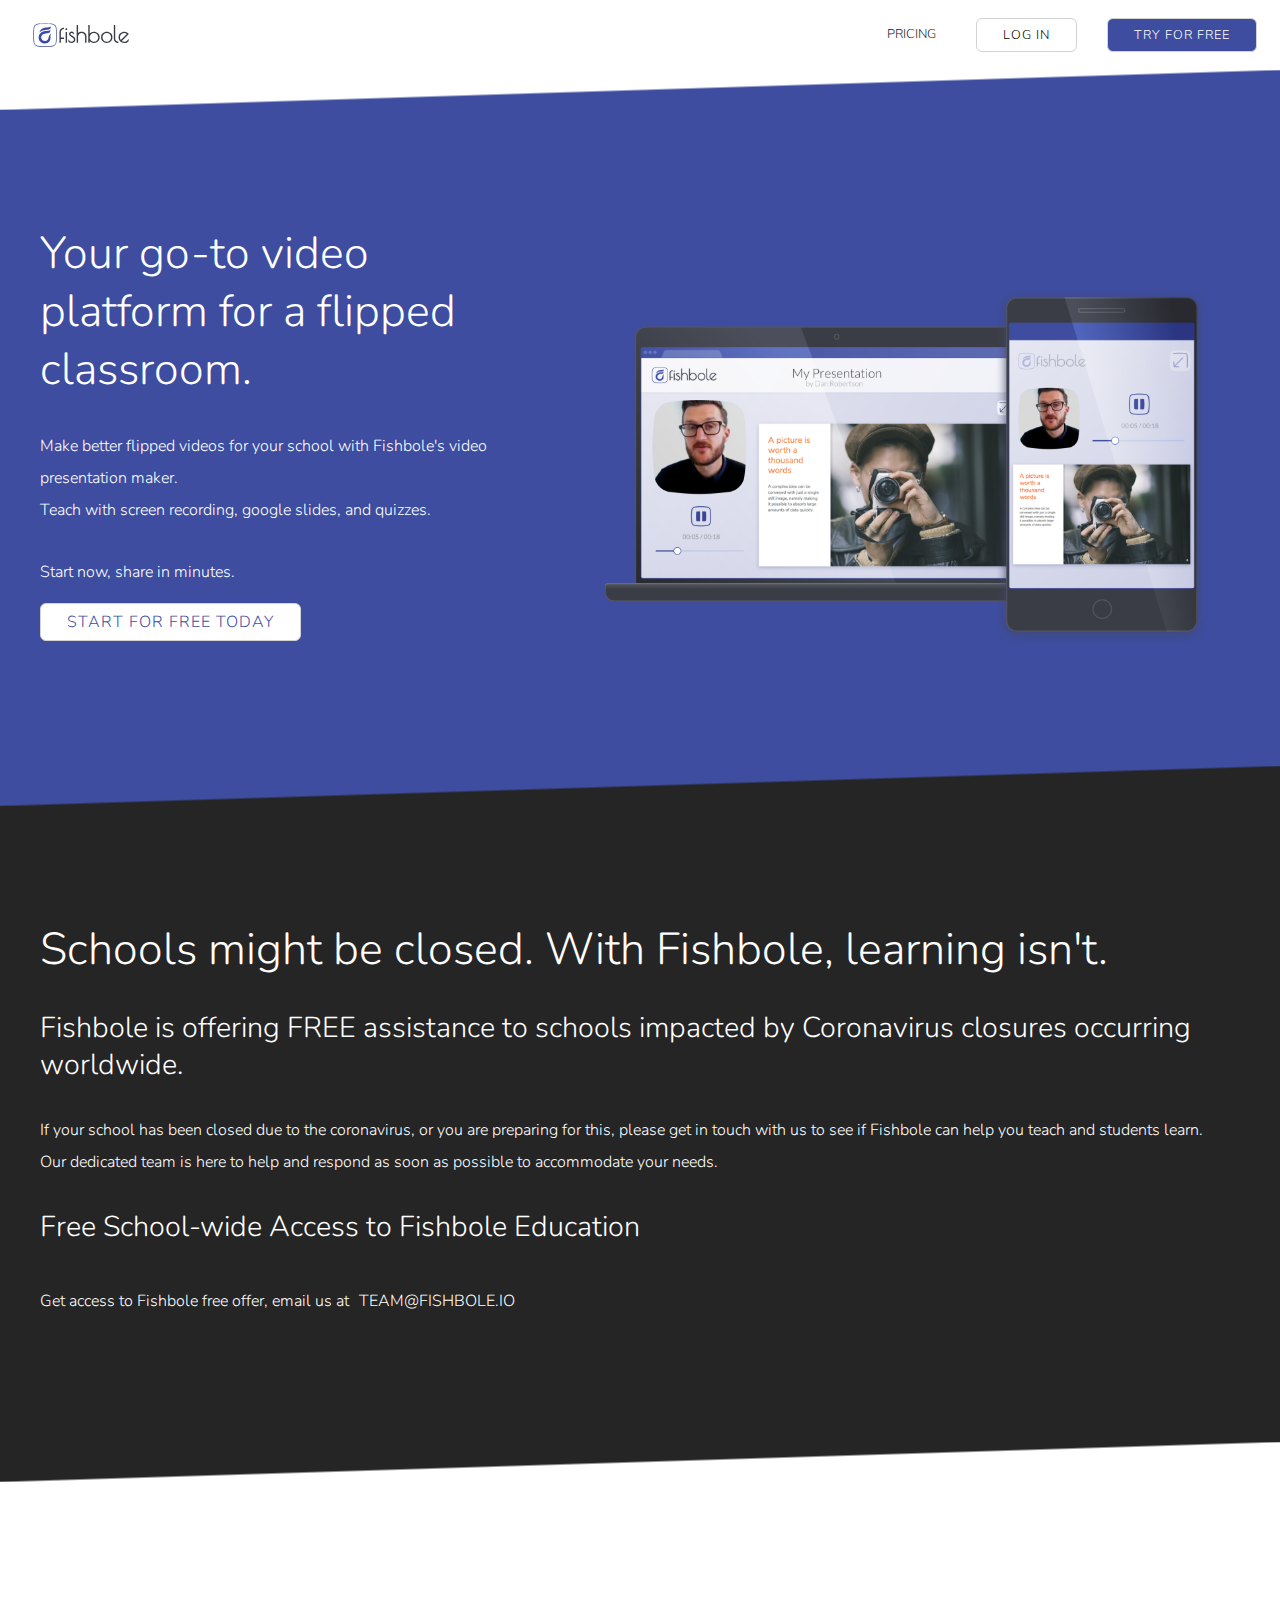
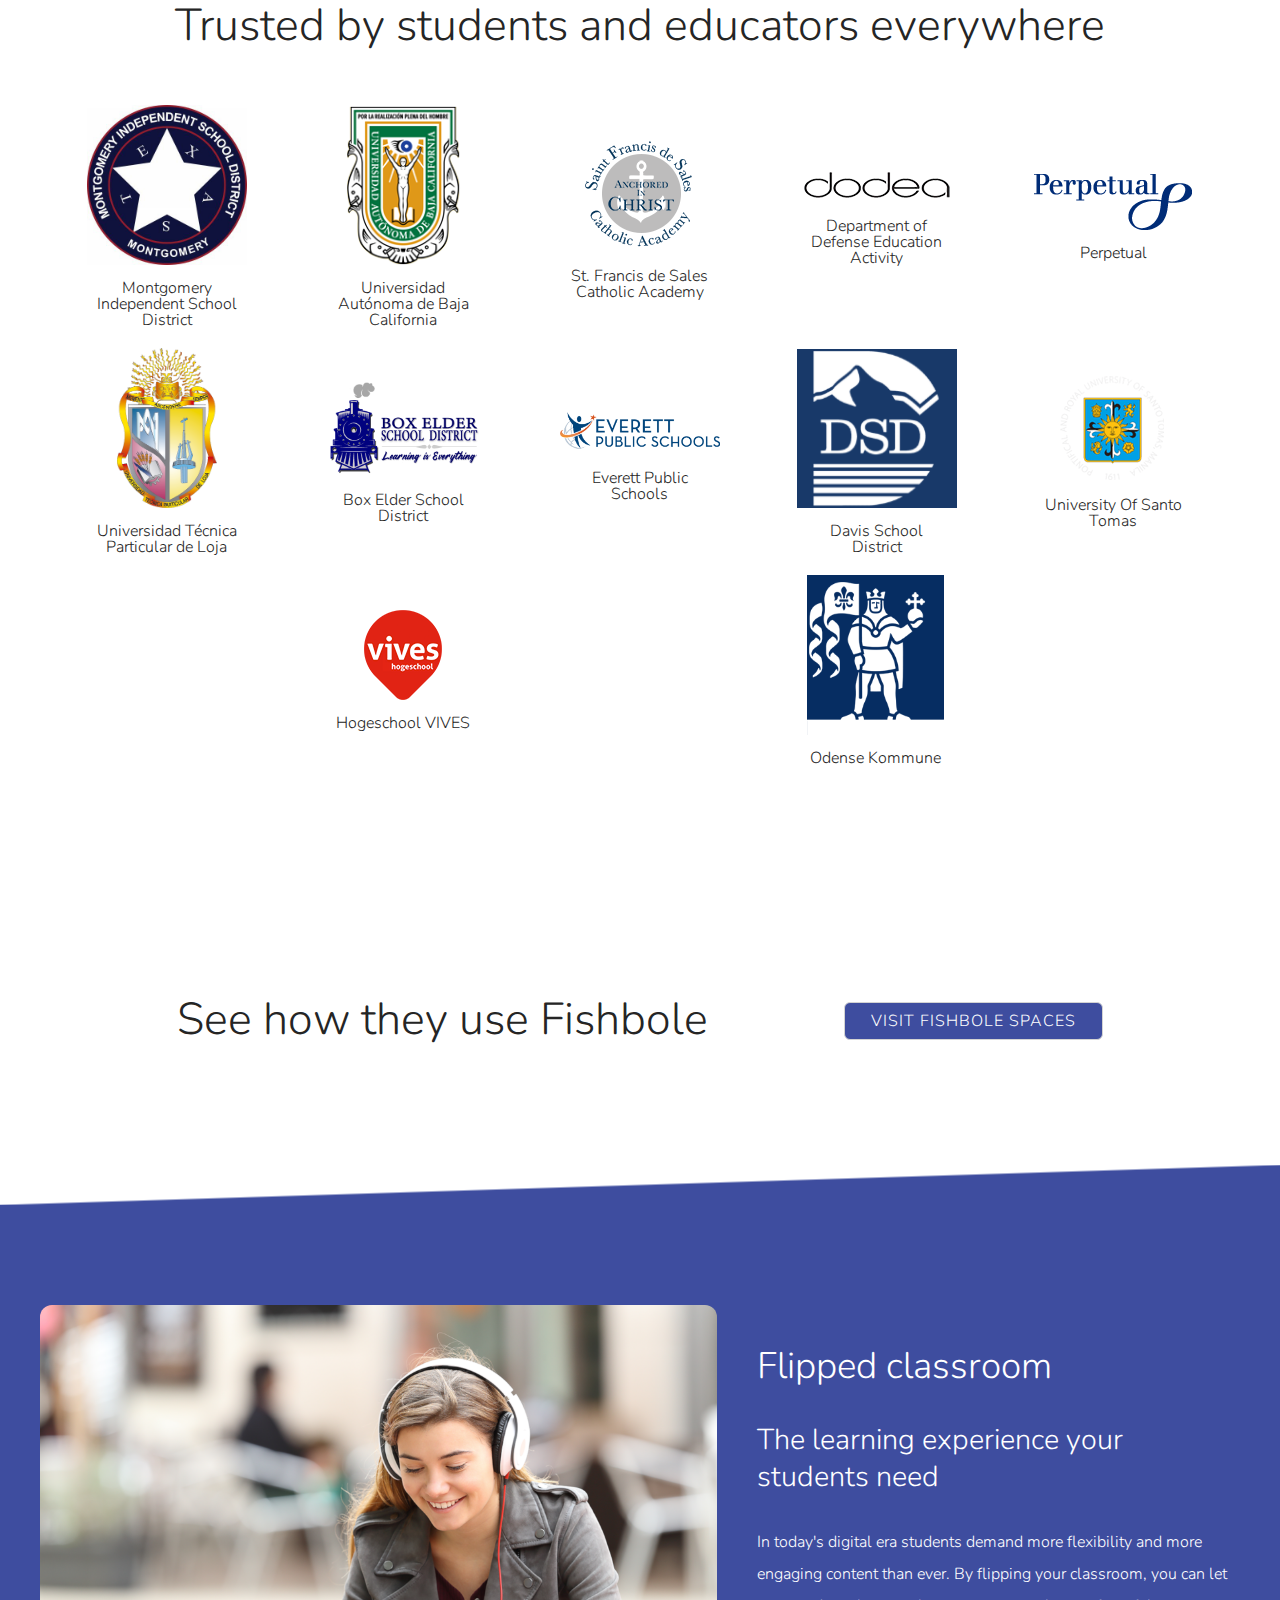
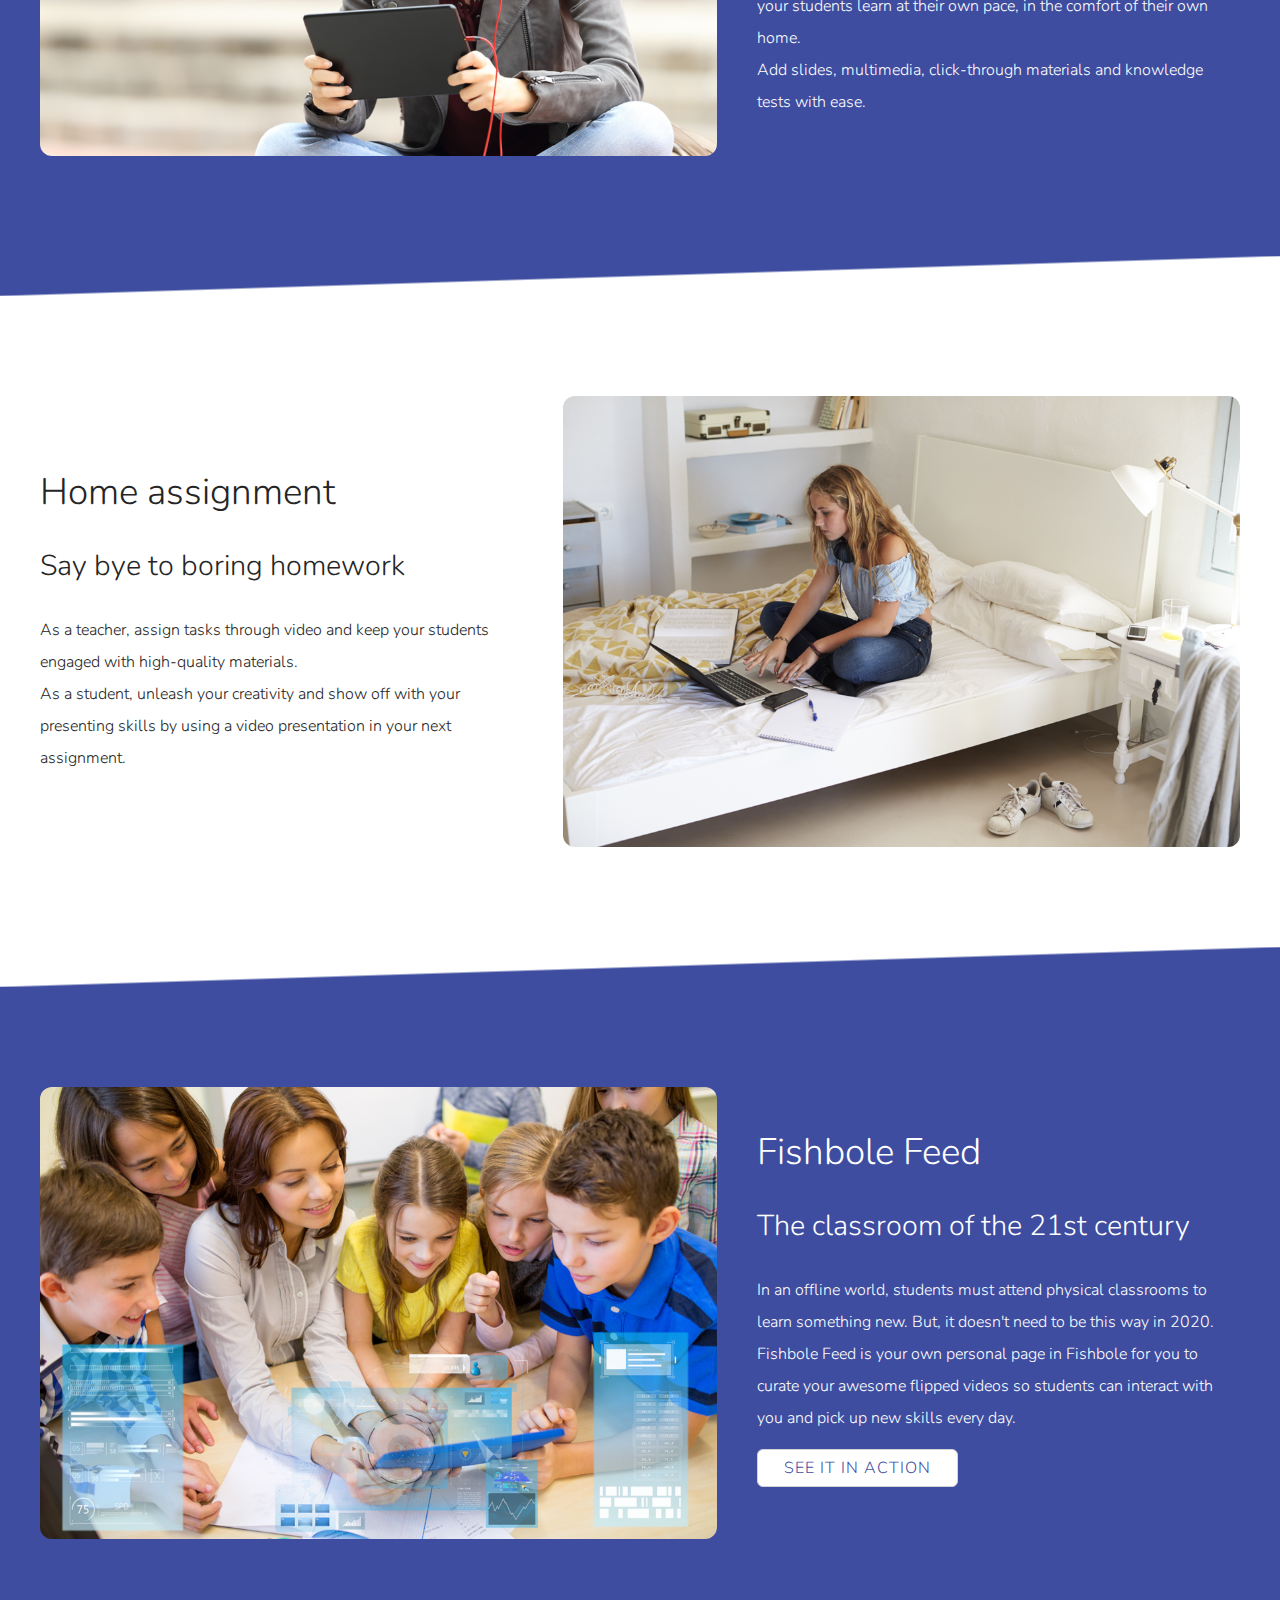
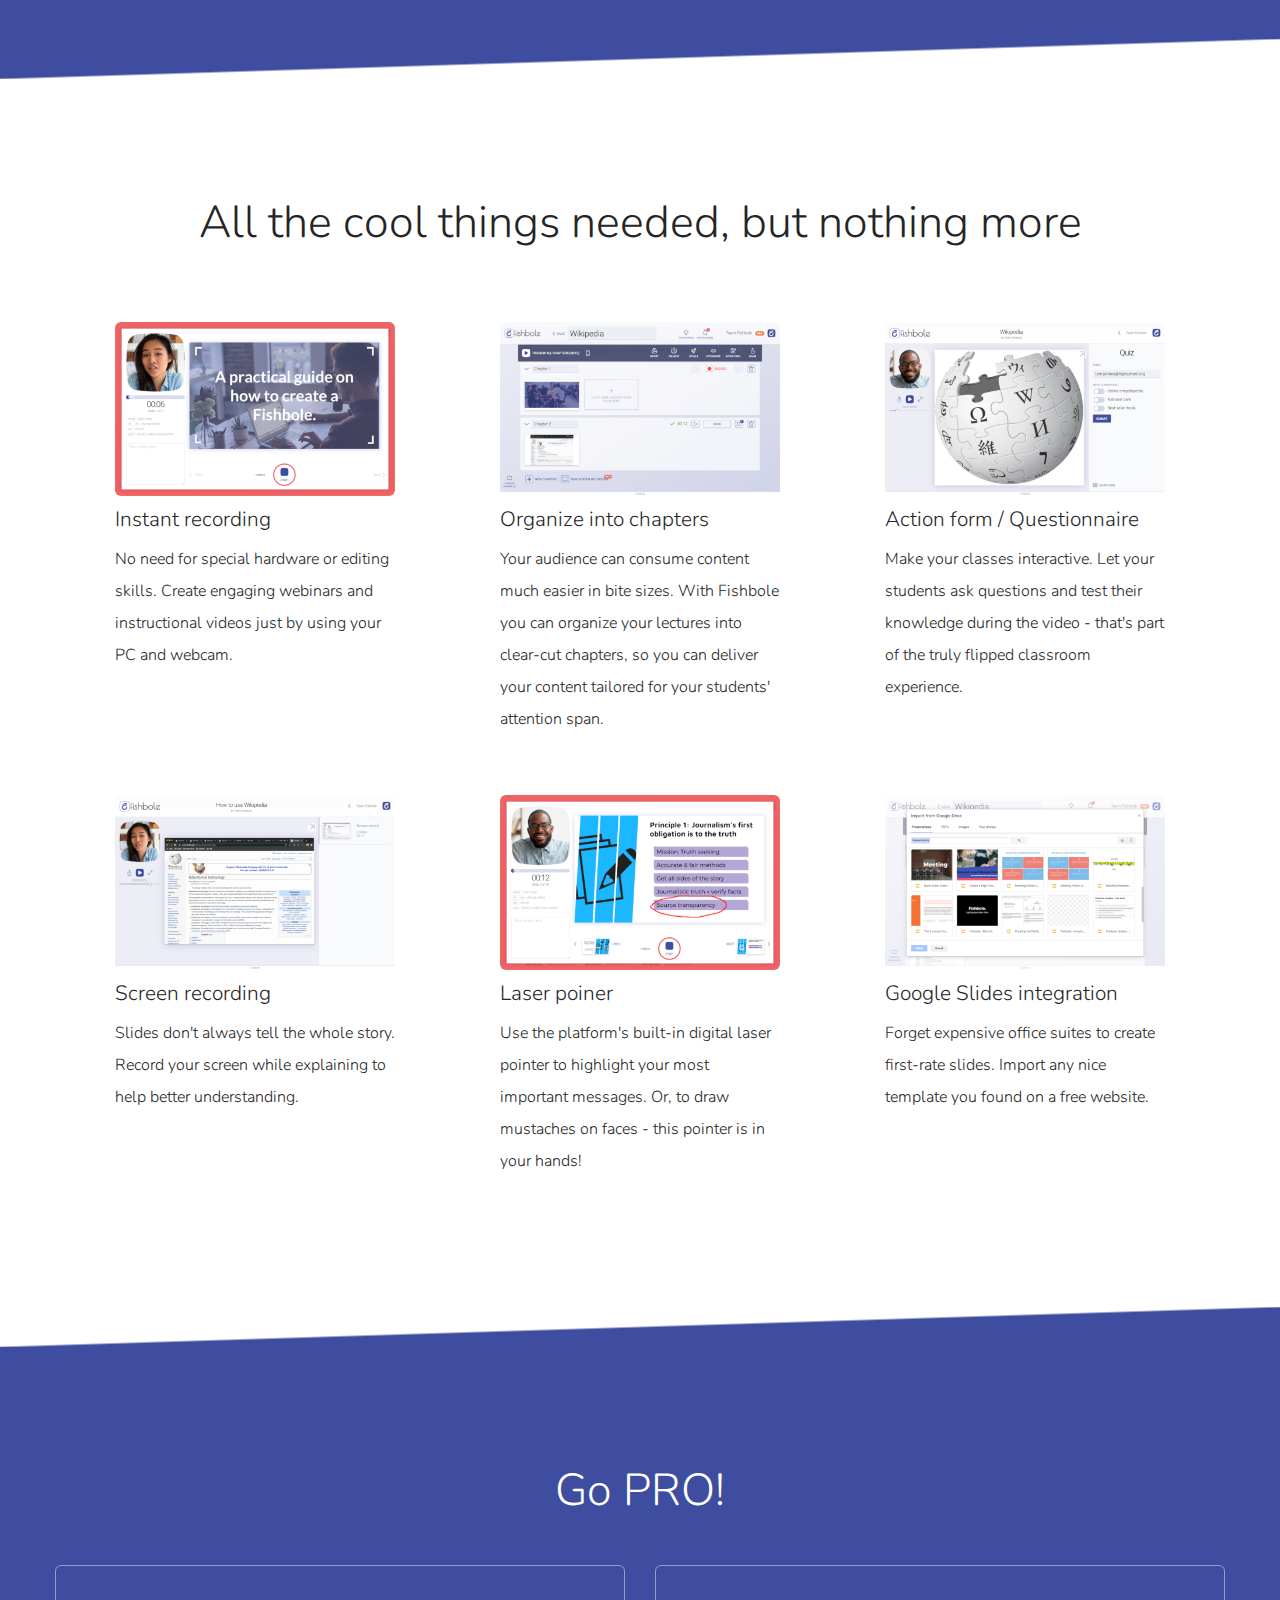
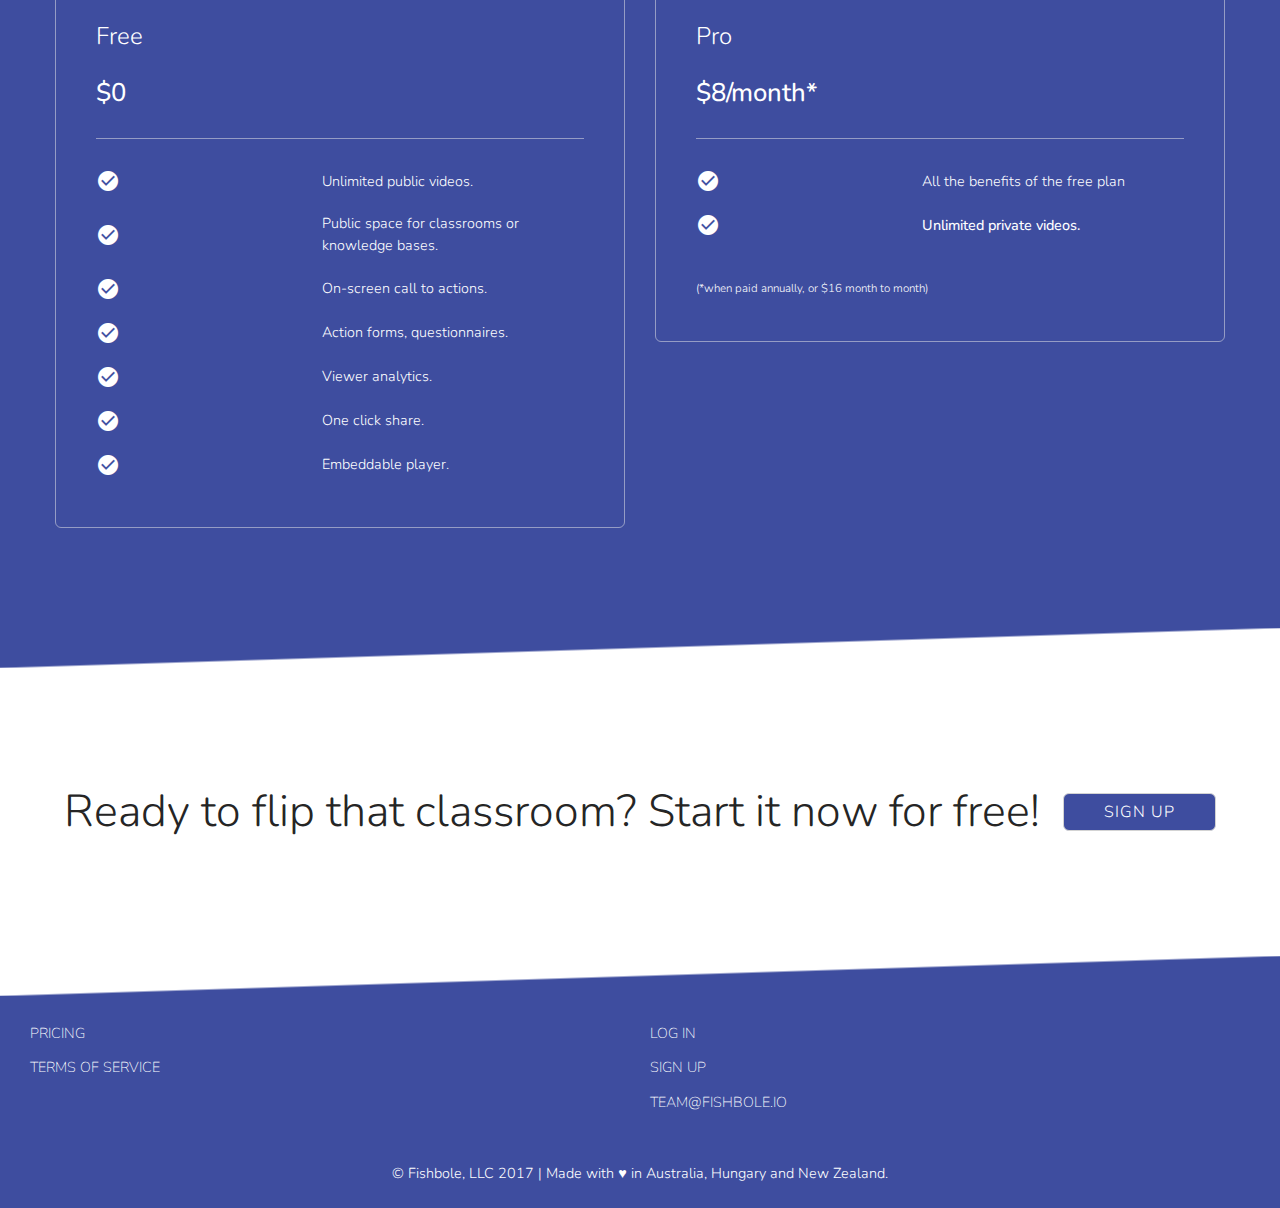
==== index.html @ 875ffaea "Add coronavirus banner" ====
<!doctype html>
<html lang="en">

<head>
    <!-- Google Tag Manager -->
    <script>
        (function (w, d, s, l, i) {
            w[l] = w[l] || [];
            w[l].push({
                'gtm.start': new Date().getTime(),
                event: 'gtm.js'
            });
            var f = d.getElementsByTagName(s)[0],
                j = d.createElement(s),
                dl = l != 'dataLayer' ? '&l=' + l : '';
            j.async = true;
            j.src =
                'https://www.googletagmanager.com/gtm.js?id=' + i + dl;
            f.parentNode.insertBefore(j, f);
        })(window, document, 'script', 'dataLayer', 'GTM-WG8VKVB');
    </script>
    <!-- End Google Tag Manager -->

    <meta charset="utf-8">
    <meta name="viewport" content="width=device-width, initial-scale=1">
    <link rel="stylesheet" href="reset.css">
    <link href="https://fonts.googleapis.com/css?family=Nunito:300,400,600,700&display=swap" rel="stylesheet">
    <link href="https://fonts.googleapis.com/icon?family=Material+Icons" rel="stylesheet">
    <link rel="stylesheet" href="style.css">

    <title>Fishbole: Online Video Presentations</title>

    <meta property="og:locale" content="en_US" />
    <meta property="og:type" content="website" />
    <meta property="og:title" content="Fishbole video presentations." />
    <meta property="og:description" content="Your go-to video platform for a flipped classroom." />
    <meta property="og:url" content="https://www.fishbole.io/" />
    <meta property="og:site_name" content="Create Video Presentations" />
    <meta property="fb:app_id" content="1137459229643751" />
    <meta name="twitter:card" content="summary" />
    <meta name="twitter:description" content="Your go-to video platform for a flipped classroom." />
    <meta name="twitter:title" content="Fishbole video presentations." />
    <meta name="msapplication-TileImage" content="assets/icons/icon_256.png" />
    <meta name="description" content="Your go-to video platform for a flipped classroom." />
    <meta name="twitter:card" content="summary_large_image" />
    <meta name="twitter:site" content="@fishboleio" />
    <meta name="twitter:description" content="Your go-to video platform for a flipped classroom." />
    <meta name="twitter:title" content="Fishbole" />
    <meta name="twitter:image" content="https://static.fishbole.io/landing-page/Fishbole-Screenshot.png" />
    <meta name="twitter:label2" value="Create your own" />
    <meta name="twitter:data2" value="www.fishbole.io" />


    <link rel="icon" href="assets/icons/icon_128.png" sizes="128x128" />
    <link rel="apple-touch-icon-precomposed" href="assets/icons/icon_152.png" />
</head>

<body>
    <!-- Google Tag Manager (noscript) -->
    <noscript>
        <iframe src="https://www.googletagmanager.com/ns.html?id=GTM-WG8VKVB" height="0" width="0"
            style="display:none;visibility:hidden"></iframe>
    </noscript>
    <!-- End Google Tag Manager (noscript) -->

    <header>
        <div id="logo-container">
            <a href="/">
                <img alt="Fishbole logo" src="assets/site-logo.svg" />
            </a>
        </div>
        <div id="header-links">
            <a class="link" href="#pricing">
                Pricing
            </a>
            <a class="button" href="https://app.fishbole.io/login" id="login-button">
                Log in
            </a>
            <a class="button" href="https://app.fishbole.io/signup">
                Try for free
            </a>
        </div>
    </header>

    <div class="gradient gradient-wb"></div>

    <section class="blue" id="hero">
        <div class="side-by-side left-text">
            <div>
                <h1>
                    Your go-to video platform for a flipped classroom.
                </h1>
                <p>
                    Make better flipped videos for your school with Fishbole's video presentation maker.<br />
                    Teach with screen recording, google slides, and quizzes.
                </p>
                <p>
                    Start now, share in minutes.
                </p>
                <a class="button section-button" href="https://app.fishbole.io/signup">
                    Start for free today
                </a>
            </div>
            <div>
                <img alt="Fishbole promo image" class="rounded" src="assets/hero.png" />
            </div>
        </div>
    </section>

    <div class="gradient gradient-blue-black"></div>

    <section class="black">
        <h1>
            Schools might be closed. With Fishbole, learning isn't. 
        </h1>
        <h3>
            Fishbole is offering FREE assistance to schools impacted by Coronavirus closures occurring worldwide.
        </h3>
        <p>
            If your school has been closed due to the coronavirus, or you are preparing for this, please get in touch with us to see if Fishbole can help you teach and students learn.<br />
            Our dedicated team is here to help and respond as soon as possible to accommodate your needs.<br />
 
        </p>
        <h3>
            Free School-wide Access to Fishbole Education
        </h3>
        <p>
            Get access to Fishbole free offer, email us at <a class="link" href="mailto:team@fishbole.io">team@fishbole.io</a>
        </p>
    </section>

    <div class="gradient gradient-black-white"></div>

    <section class="white" id="companies">
        <h1 class="section-title">
            Trusted by students and educators everywhere
        </h1>

        <div class="wrapping-cards">
            <div class="card">
                <a class="link" href="http://www.misd.org/" target="_blank">
                    <img alt="Montgomery ISD" src="assets/companies/misd.jpg" />
                    <span>
                        Montgomery Independent School District
                    </span>
                </a>
            </div>

            <div class="card">
                <a class="link" href="http://www.uabc.edu.mx/" target="_blank">
                    <img alt="Universidad Autónoma de Baja California" src="assets/companies/uabc.png" />
                    <span>
                        Universidad Autónoma de Baja California
                    </span>
                </a>
            </div>

            <div class="card">
                <a class="link" href="https://stfrancisacademybh.org/" target="_blank">
                    <img alt="St. Francis de Sales Catholic Academy" src="assets/companies/sfdsca.png" />
                    <span>
                        St. Francis de Sales Catholic Academy
                    </span>
                </a>
            </div>

            <div class="card">
                <a class="link" href="https://www.dodea.edu/" target="_blank">
                    <img alt="Department of Defense Education Activity" src="assets/companies/dodea.png" />
                    <span>
                        Department of Defense Education Activity
                    </span>
                </a>
            </div>

            <div class="card">
                <a class="link" href="https://www.perpetual.com.au/" target="_blank">
                    <img alt="Perpetual" src="assets/companies/perpetual.png" />
                    <span>
                        Perpetual
                    </span>
                </a>
            </div>

            <div class="card">
                <a class="link" href="https://www.utpl.edu.ec/" target="_blank">
                    <img alt="Universidad Técnica Particular de Loja" src="assets/companies/utpl.png" />
                    <span>
                        Universidad Técnica Particular de Loja
                    </span>
                </a>
            </div>

            <div class="card">
                <a class="link" href="https://www.besd.net/" target="_blank">
                    <img alt="Box Elder School District" src="assets/companies/besd.png" />
                    <span>
                        Box Elder School District
                    </span>
                </a>
            </div>

            <div class="card">
                <a class="link" href="https://www.everettsd.org/" target="_blank">
                    <img alt="Everett Public Schools" src="assets/companies/everettsd.png" />
                    <span>
                        Everett Public Schools
                    </span>
                </a>
            </div>

            <div class="card">
                <a class="link" href="https://www.davis.k12.ut.us/" target="_blank">
                    <img alt="Davis School District" src="assets/companies/dsd.png" />
                    <span>
                        Davis School District
                    </span>
                </a>
            </div>

            <div class="card">
                <a class="link" href="http://www.ust.edu.ph/" target="_blank">
                    <img alt="University Of Santo Tomas" src="assets/companies/ust.png" />
                    <span>
                        University Of Santo Tomas
                    </span>
                </a>
            </div>

            <div class="card">
                <a class="link" href="https://www.vives.be/nl" target="_blank">
                    <img alt="Hogeschool VIVES" src="assets/companies/vives.png" />
                    <span>
                        Hogeschool VIVES
                    </span>
                </a>
            </div>

            <div class="card">
                <a class="link" href="https://www.odense.dk/" target="_blank">
                    <img alt="Odense Kommune" src="assets/companies/odense.png" />
                    <span>
                        Odense Kommune
                    </span>
                </a>
            </div>
        </div>

    </section>

    <section class="white" id="spaces-cta">
        <h1>
            See how they use Fishbole
        </h1>
        <a class="button" href="https://spaces.fishbole.io" target="_blank">
            Visit Fishbole Spaces
        </a>
    </section>

    <div class="gradient gradient-wb"></div>

    <section class="blue">
        <div class="side-by-side right-text">
            <div>
                <img alt="Fishbole promo image" class="rounded" src="assets/highlights/flipped-classroom.png" />
            </div>
            <div>
                <h2>
                    Flipped classroom
                </h2>
                <h3>
                    The learning experience your students need
                </h3>
                <p>
                    In today's digital era students demand more flexibility and more engaging content than ever.
                    By flipping your classroom, you can let your students learn at their own pace, in the comfort of
                    their own home.<br />
                    Add slides, multimedia, click-through materials and knowledge tests with ease.
                </p>
            </div>
        </div>
    </section>

    <div class="gradient gradient-bw"></div>

    <section class="white">
        <div class="side-by-side left-text">
            <div>
                <h2>
                    Home assignment
                </h2>
                <h3>
                    Say bye to boring homework
                </h3>
                <p>
                    As a teacher, assign tasks through video and keep your students engaged with high-quality
                    materials.<br />
                    As a student, unleash your creativity and show off with your presenting skills by using a video
                    presentation in your next assignment.
                </p>
            </div>
            <div>
                <img alt="Fishbole promo image" class="rounded" src="assets/highlights/home-assignment.png" />
            </div>
        </div>
    </section>

    <div class="gradient gradient-wb"></div>

    <section class="blue">
        <div class="side-by-side right-text">
            <div>
                <img alt="Fishbole promo image" class="rounded" src="assets/highlights/spaces.png" />
            </div>
            <div>
                <h2>
                    Fishbole Feed
                </h2>
                <h3>
                    The classroom of the 21st century
                </h3>
                <p>
                    In an offline world, students must attend physical classrooms to learn something new. But, it
                    doesn't need to be this way in 2020.<br />
                    Fishbole Feed is your own personal page in Fishbole for you to curate your awesome flipped videos so
                    students can interact with you and pick up new skills every day.
                </p>
                <a class="button section-button" href="https://app.fishbole.io/s/daniel" target="_blank">
                    See it in action
                </a>
            </div>
        </div>
    </section>

    <div class="gradient gradient-bw"></div>

    <section class="white" id="features">
        <h1 class="section-title">
            All the cool things needed, but nothing more
        </h1>
        <div class="wrapping-cards paged">
            <div>
                <div class="card">
                    <img alt="Feature example" class="rounded-s" src="assets/features/recording.png" />
                    <h3>
                        Instant recording
                    </h3>
                    <p>
                        No need for special hardware or editing skills. Create engaging webinars and instructional
                        videos just by using your PC and webcam.
                    </p>
                </div>

                <div class="card">
                    <img alt="Feature example" class="rounded-s" src="assets/features/chapters.png" />
                    <h3>
                        Organize into chapters
                    </h3>
                    <p>
                        Your audience can consume content much easier in bite sizes.
                        With Fishbole you can organize your lectures into clear-cut chapters, so you can deliver your
                        content tailored for your students' attention span.
                    </p>
                </div>

                <div class="card">
                    <img alt="Feature example" class="rounded-s" src="assets/features/action-form.png" />
                    <h3>
                        Action form / Questionnaire
                    </h3>
                    <p>
                        Make your classes interactive. Let your students ask questions and test their knowledge during
                        the video - that's part of the truly flipped classroom experience.
                    </p>
                </div>
            </div>
            <div>
                <div class="card">
                    <img alt="Feature example" class="rounded-s" src="assets/features/screen-record.png" />
                    <h3>
                        Screen recording
                    </h3>
                    <p>
                        Slides don't always tell the whole story. Record your screen while explaining to help better
                        understanding.
                    </p>
                </div>

                <div class="card">
                    <img alt="Feature example" class="rounded-s" src="assets/features/laser-pointer.png" />
                    <h3>
                        Laser poiner
                    </h3>
                    <p>
                        Use the platform's built-in digital laser pointer to highlight your most important messages. Or,
                        to draw mustaches on faces - this pointer is in your hands!
                    </p>
                </div>

                <div class="card">
                    <img alt="Feature example" class="rounded-s" src="assets/features/google-integration.png" />
                    <h3>
                        Google Slides integration
                    </h3>
                    <p>
                        Forget expensive office suites to create first-rate slides. Import any nice template you found
                        on a free website.
                    </p>
                </div>
            </div>
        </div>
    </section>

    <div class="gradient gradient-wb"></div>

    <a name="pricing"></a>

    <section class="blue">
        <h1 class="section-title">
            Go PRO!
        </h1>

        <div id="plans">
            <div class="box plan">
                <div class="plan-price">
                    <h3>
                        Free
                    </h3>
                    <span>
                        $0
                    </span>
                </div>
                <div class="plan-features">
                    <ul>
                        <li>
                            <i class="material-icons">check_circle_outline</i>
                            Unlimited public videos.
                        </li>
                        <li>
                            <i class="material-icons">check_circle_outline</i>
                            Public space for classrooms or knowledge bases.
                        </li>
                        <li>
                            <i class="material-icons">check_circle_outline</i>
                            On-screen call to actions.
                        </li>
                        <li>
                            <i class="material-icons">check_circle_outline</i>
                            Action forms, questionnaires.
                        </li>
                        <li>
                            <i class="material-icons">check_circle_outline</i>
                            Viewer analytics.
                        </li>
                        <li>
                            <i class="material-icons">check_circle_outline</i>
                            One click share.
                        </li>
                        <li>
                            <i class="material-icons">check_circle_outline</i>
                            Embeddable player.
                        </li>

                    </ul>
                </div>
            </div>

            <div class="box plan">
                <div class="plan-price">
                    <h3>
                        Pro
                    </h3>
                    <span>
                        $8/month*
                    </span>
                </div>
                <div class="plan-features">
                    <ul>
                        <li>
                            <i class="material-icons">check_circle_outline</i>
                            All the benefits of the free plan
                        </li>
                        <li class="highlight">
                            <i class="material-icons">check_circle_outline</i>
                            Unlimited private videos.
                        </li>
                    </ul>
                    <p>
                        (*when paid annually, or $16 month to month)
                    </p>
                </div>
            </div>
        </div>
    </section>

    <div class="gradient gradient-bw"></div>

    <section class="white" id="cta">
        <h1>
            Ready to flip that classroom? Start it now for free!
        </h1>
        <a class="button" href="https://app.fishbole.io/signup">
            Sign&nbsp;up
        </a>
    </section>

    <div class="gradient gradient-wb"></div>

    <footer>
        <div id="footer-links">
            <div>
                <a class="link" href="#pricing">
                    Pricing
                </a>
                <a class="link" href="terms.html">
                    Terms of service
                </a>
            </div>
            <div>
                <a class="link" href="https://app.fishbole.io/login">
                    Log in
                </a>
                <a class="link" href="https://app.fishbole.io/signup">
                    Sign up
                </a>
                <a class="link" href="mailto:team@fishbole.io">
                    team@fishbole.io
                </a>
            </div>
        </div>
        <div id="copyright">
            <span>
                © Fishbole, LLC 2017 | Made with ♥ in Australia, Hungary and New Zealand.
            </span>
        </div>
    </footer>

</body>

</html>
---- style.css ----
a {
    cursor: pointer;
    text-decoration: none;
    transition: transform .1s;
}

a.button {
    background-color: #3e4d9f;
    border: 1px solid #d3d3d3;
    border-radius: 6px;
    color: white;
    letter-spacing: 1px;
    padding: 10px 26px;
    text-align: center;
    text-transform: uppercase;
}

a.button.section-button {
    background-color: white;
    color: #3e4d9f;
    margin-bottom: 25px;
}

a.link {
    color: #252525;
    padding: 10px;
    text-transform: uppercase;
}

a.link:visited {
    color: #252525;
}

a:hover {
    transform: scale(1.05);
}

body {
    font-family: 'Nunito', sans-serif;
    font-weight: 300;
}

body * {
    display: flex;
    flex-direction: column;
}

h1, h2, h3, h4 {
    font-weight: 300;
    line-height: 1.3em;
    margin: 15px 0;
}

h1 {
    font-size: 2.8em;
}

h1.section-title {
    text-align: center;
}

h2 {
    font-size: 2.3em;
}

h3 {
    font-size: 1.8em;
}

h4 {
    font-size: 1em;
}

html {
    min-height: 100vh;
}

img {
    max-width: 100%;
    width: fit-content;
}

img.rounded {
    border-radius: 12px;
}

img.rounded-s {
    border-radius: 6px;
}

img.shadowed {
    box-shadow: 0 23px 40px rgba(0, 0, 0, 0.2)
}

p {
    align-items: center;
    flex-direction: row;
    padding: 15px 0;
}

p, ul {
    line-height: 2em;
    font-weight: 300;
}

section {
    align-items: stretch;
    font-size: 1em;
    padding: 100px 40px;
}

/* ----------------------- HEADER ----------------------- */

header {
    align-items: center;
    flex-direction: row;
    font-size: .8em;
    padding: 8px;
}

header #header-links {
    flex-direction: row;
}

header #login-button {
    background-color: white;
    color: black;
}

header #logo-container {
    flex: 1;
    flex-direction: row;
}

header a {
    margin: 5px 15px;
}

header img {
    height: 24px;
    padding: 10px;
    width: unset;
}

/* ----------------------- CONTENT ----------------------- */

div.gradient {
    height: 40px;
}

div.gradient-bw {
    background-image: linear-gradient(to bottom right, #3e4d9f calc(50% - 1px), white calc(50% + 1px));
}

div.gradient-wb {
    background-image: linear-gradient(to bottom right, white calc(50% - 1px), #3e4d9f calc(50% + 1px));
}

div.gradient-blue-black {
    background-image: linear-gradient(to bottom right, #3e4d9f calc(50% - 1px), #252525 calc(50% + 1px));
}

div.gradient-black-white {
    background-image: linear-gradient(to bottom right, #252525 calc(50% - 1px), white calc(50% + 1px));
}

div.wrapping-cards {
    align-items: center;
    flex-direction: row;
    flex-wrap: wrap;
    justify-content: space-evenly;
    padding-top: 25px;
}

div.wrapping-cards.paged {
    align-items: stretch;
    flex-direction: column;
    justify-content: space-evenly;
}

div.wrapping-cards.paged>div {
    flex-direction: row;
    justify-content: space-evenly;
}

div.wrapping-cards div.card {
    margin: 30px;
    max-width: 160px;
}

section .box {
    border: 1px solid #ececec80;
    border-radius: 6px;
}

section div.side-by-side {
    align-items: center;
    flex-direction: row;
    justify-content: space-between;
}

section div.side-by-side>div {
    align-items: flex-start;
}

section div.side-by-side>div:first-child {
    margin-right: 20px;
}

section div.side-by-side>div:last-child {
    margin-left: 20px;
}

section div.side-by-side.left-text>div:first-child {
    flex: 1;
}

section div.side-by-side.left-text>div:last-child {
    align-items: center;
    flex: 1.4;
}

section div.side-by-side.right-text>div:first-child {
    align-items: center;
    flex: 1.4;
}

section div.side-by-side.right-text>div:last-child {
    flex: 1;
}

section.black {
    background-color: #252525;
    color: white;
}

section.black a.link {
    color: white;
}

section.black a.link:visited {
    color: white;
}

section.blue {
    background-color: #3e4d9f;
    color: white;
}

section.white {
    background-color: white;
    color: #252525;
}

/* ----------------------- HERO ----------------------- */

#hero {
    background-color: #3e4d9f;
    color: white;
}

/* ----------------------- COMPANIES ----------------------- */

#companies div.card {
    margin: 0 30px;
    max-width: 160px;
}

#companies div.card a {
    align-items: center;
    flex-direction: column;
    text-transform: none;
}

#companies div.card img {
    height: auto;
    max-height: 160px;
    max-width: 160px;
    width: auto;
}

#companies div.card span {
    margin-top: 15px;
    text-align: center;
}

/* ----------------------- SPACES ----------------------- */

#spaces-cta {
    align-items: center;
    flex-direction: row;
    justify-content: space-evenly;
}

/* ----------------------- FEATURES ----------------------- */

#features div.card {
    max-width: 280px;
}

#features div.card h3 {
    font-size: 1.3em;
    margin: 10px 0;
}

#features div.card p {
    padding: 0;
}

/* ----------------------- PLANS ----------------------- */

#plans {
    align-items: flex-start;
    flex-direction: row;
    justify-content: space-evenly;
    margin-top: 30px;
}

#plans div.plan {
    flex: 1;
    margin: 0 15px;
    padding: 40px;
}

#plans div.plan div.plan-price {
    padding-bottom: 20px;
}

#plans div.plan div.plan-price h3 {
    font-size: 1.5em;
    font-weight: 300;
}

#plans div.plan div.plan-price span {
    font-size: 1.6em;
    font-weight: 500;
    line-height: 2em;
}

#plans div.plan div.plan-features {
    border-top: 1px solid #ebebeb80;
    font-size: .9em;
    padding-top: 20px;
}

#plans div.plan div.plan-features li {
    align-items: center;
    flex-direction: row;
    line-height: 1.5em;
    padding: 10px 0;
}

#plans div.plan div.plan-features li i {
    margin-right: 10px;
}

#plans div.plan div.plan-features p {
    font-size: .8em;
    margin: 30px 0 0 0;
}

#plans div.plan div.plan-features li.highlight {
    font-weight: 500;
}

#plans div.plan div.plan-features p {
    padding: 0;
}

#plans div.plan div.plan-features a {
    margin-top: 20px;
}

/* ----------------------- CTA ----------------------- */

#cta {
    align-items: center;
    flex-direction: row;
    justify-content: space-evenly;
}

#cta a.button {
    padding-left: 40px;
    padding-right: 40px;
}

/* ----------------------- FOOTER ----------------------- */

footer {
    background-color: #3e4d9f;
    font-size: .9em;
}

footer #copyright {
    color: white;
    flex-direction: row;
    justify-content: center;
    padding: 20px 20px;
}

footer #copyright span {
    align-items: center;
    display: flex;
    flex-direction: row;
    padding: 7px 0;
    text-align: center;
}

footer #footer-links {
    flex-direction: row;
    padding: 20px 20px;
}

footer #footer-links>div {
    align-items: flex-start;
    flex: 1;
    flex-direction: column;
}

footer #footer-links a.link {
    color: white !important;
    font-weight: 200;
}

@media (max-width: 1024px) {
    #hero div.side-by-side {
        align-items: stretch;
        flex-direction: column;
    }

    div.wrapping-cards.paged {
        align-items: flex-start;
        flex-direction: row;
    }
    
    div.wrapping-cards.paged>div {
        flex-direction: column;
    }
}

@media (max-width: 768px) {
    section div.side-by-side, #plans, #cta, #spaces-cta {
        align-items: stretch;
        flex-direction: column;
    }

    section div.side-by-side>div:first-child {
        margin-right: 0;
    }
    
    section div.side-by-side>div:last-child {
        margin-left: 0;
    }

    section div.side-by-side.right-text>div:first-child {
        order: 2;
    }

    section div.side-by-side.right-text>div:last-child {
        order: 1;
    }

    div.wrapping-cards.paged {
        align-items: center;
        flex-direction: column;
    }

    #spaces-cta h1, #cta h1 {
        margin-bottom: 20px;
        text-align: center;
    }

    #plans div.plan {
        max-width: unset;
    }

    #plans div.plan {
        margin: 0 0 15px 0;
    }

    #plans div.plan:last-child {
        margin-bottom: unset;
    }
}

@media (max-width: 600px) {
    #companies div.card img {
        max-height: 100px;
        max-width: 100px;
    }

    header #header-links {
        display: none;
    }

    section {
        padding: 50px 20px;
    }
}

@media (max-width: 400px) {
    footer #footer-links {
        flex-direction: column;
    }
}
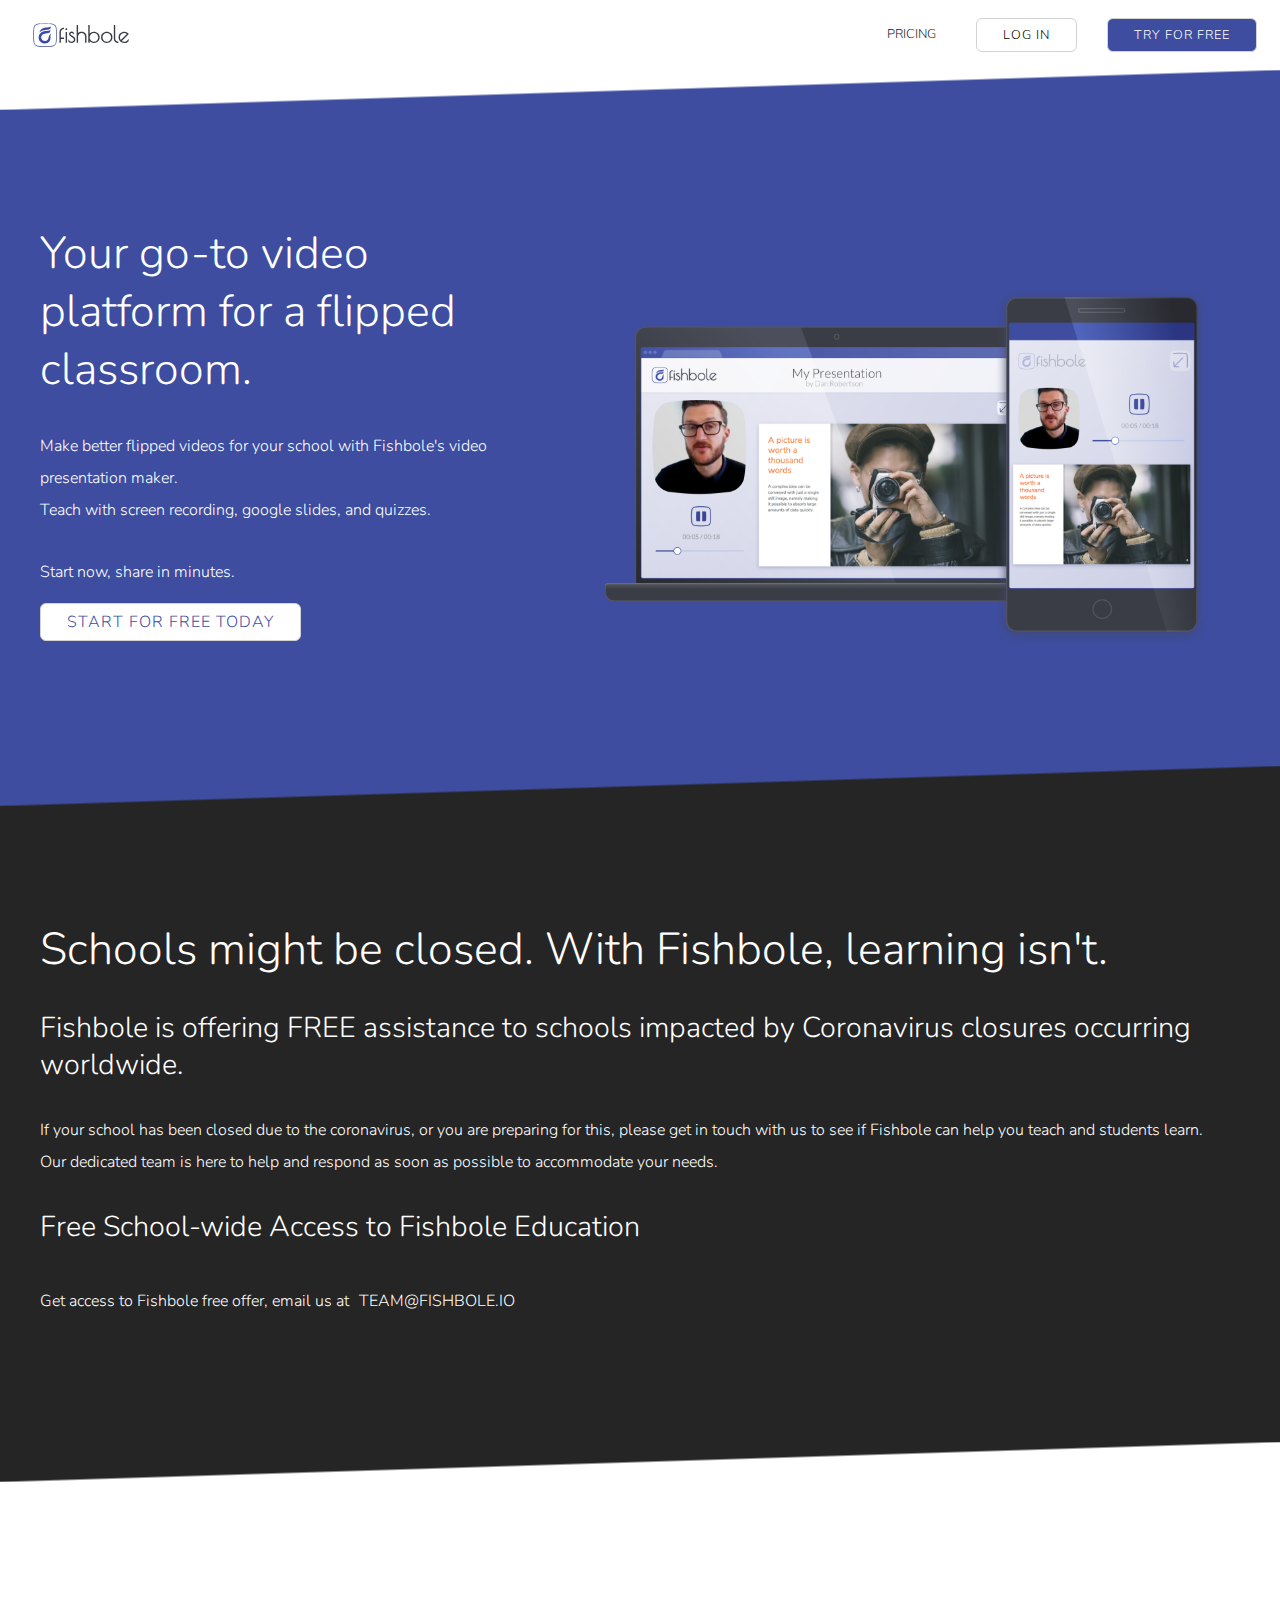
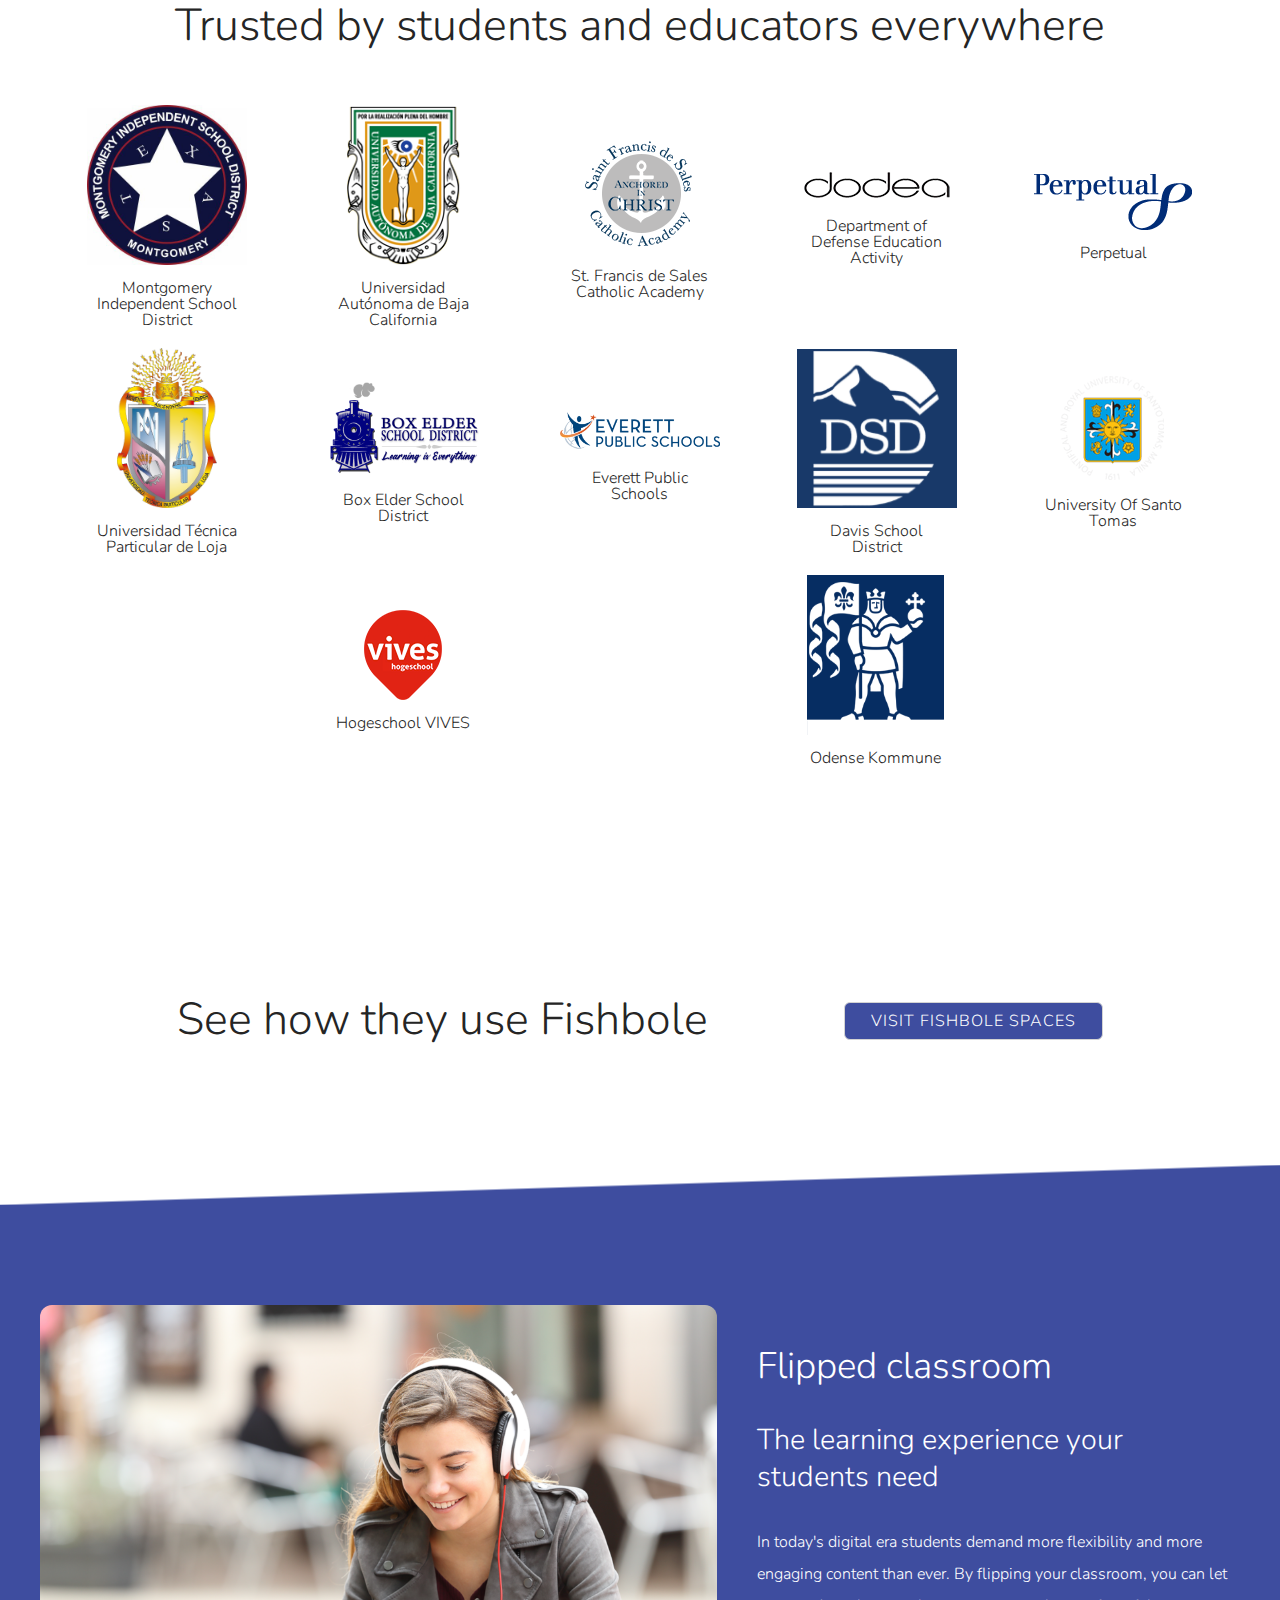
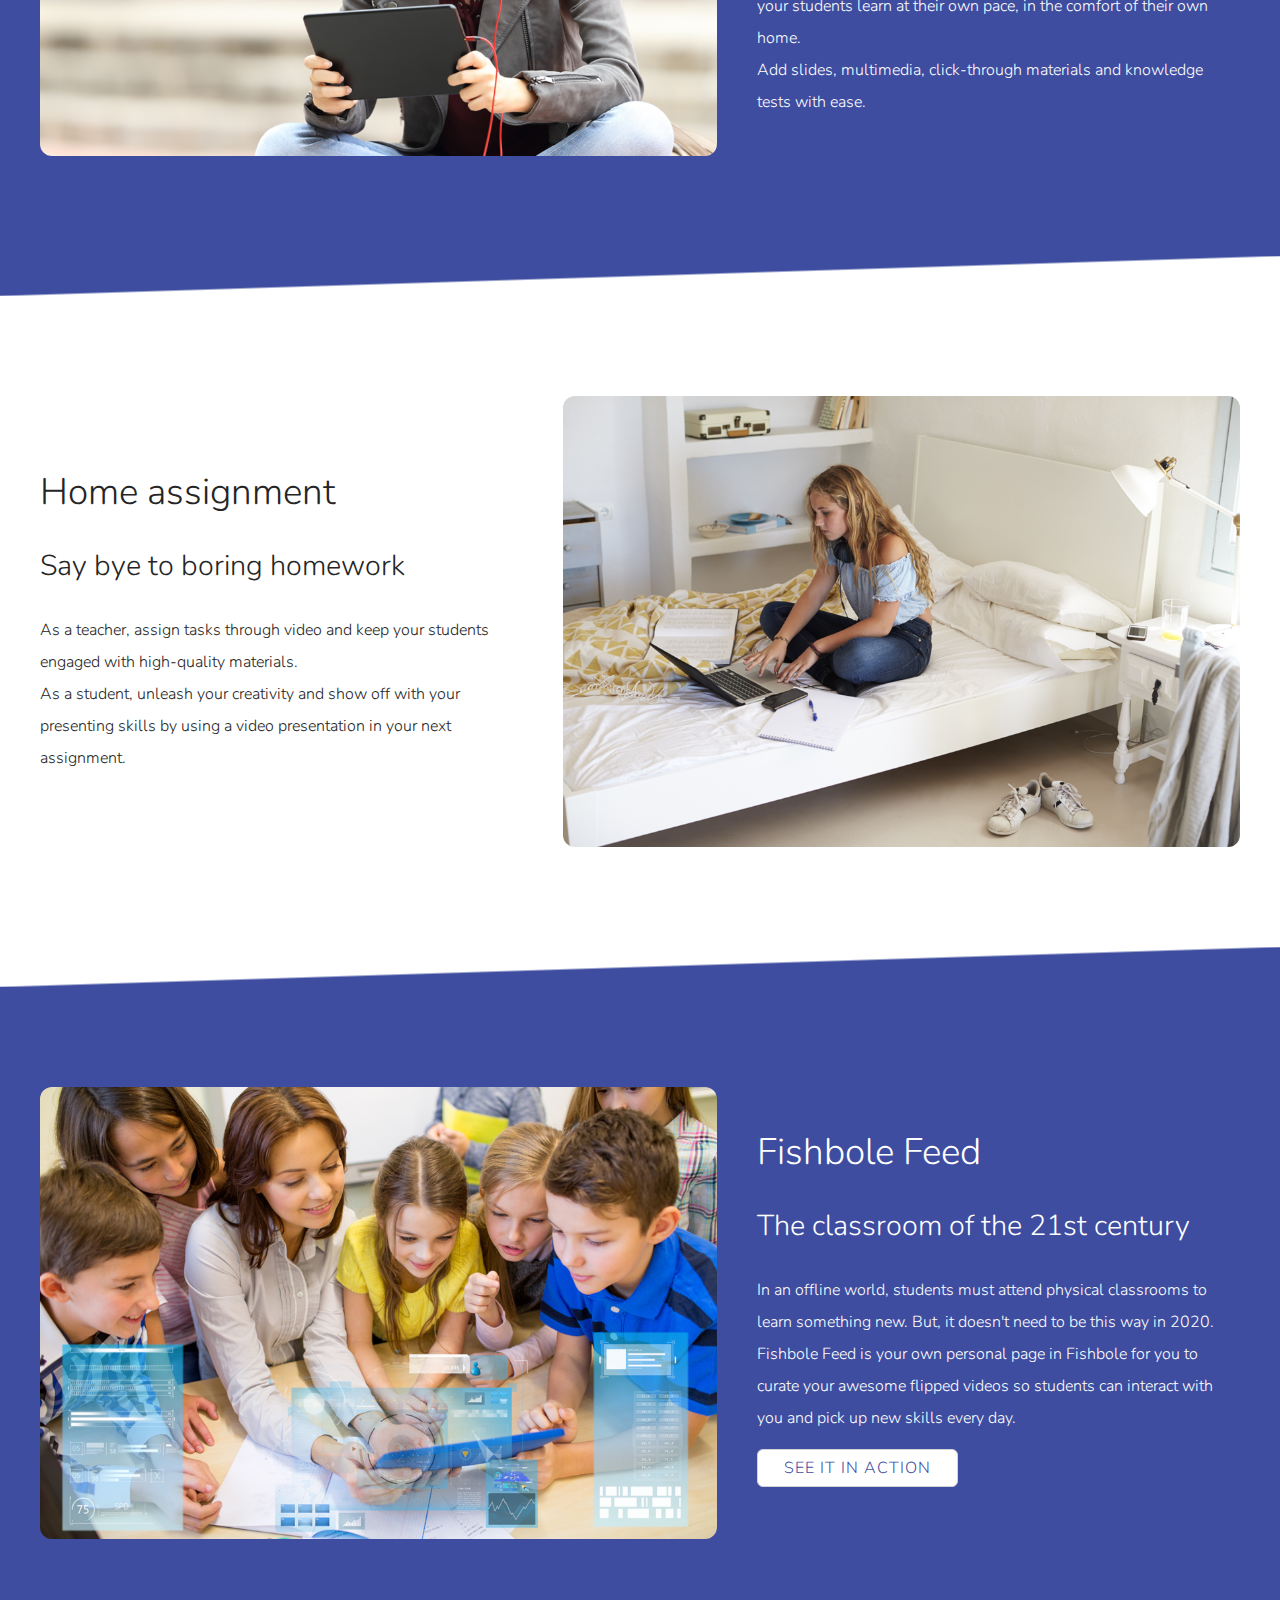
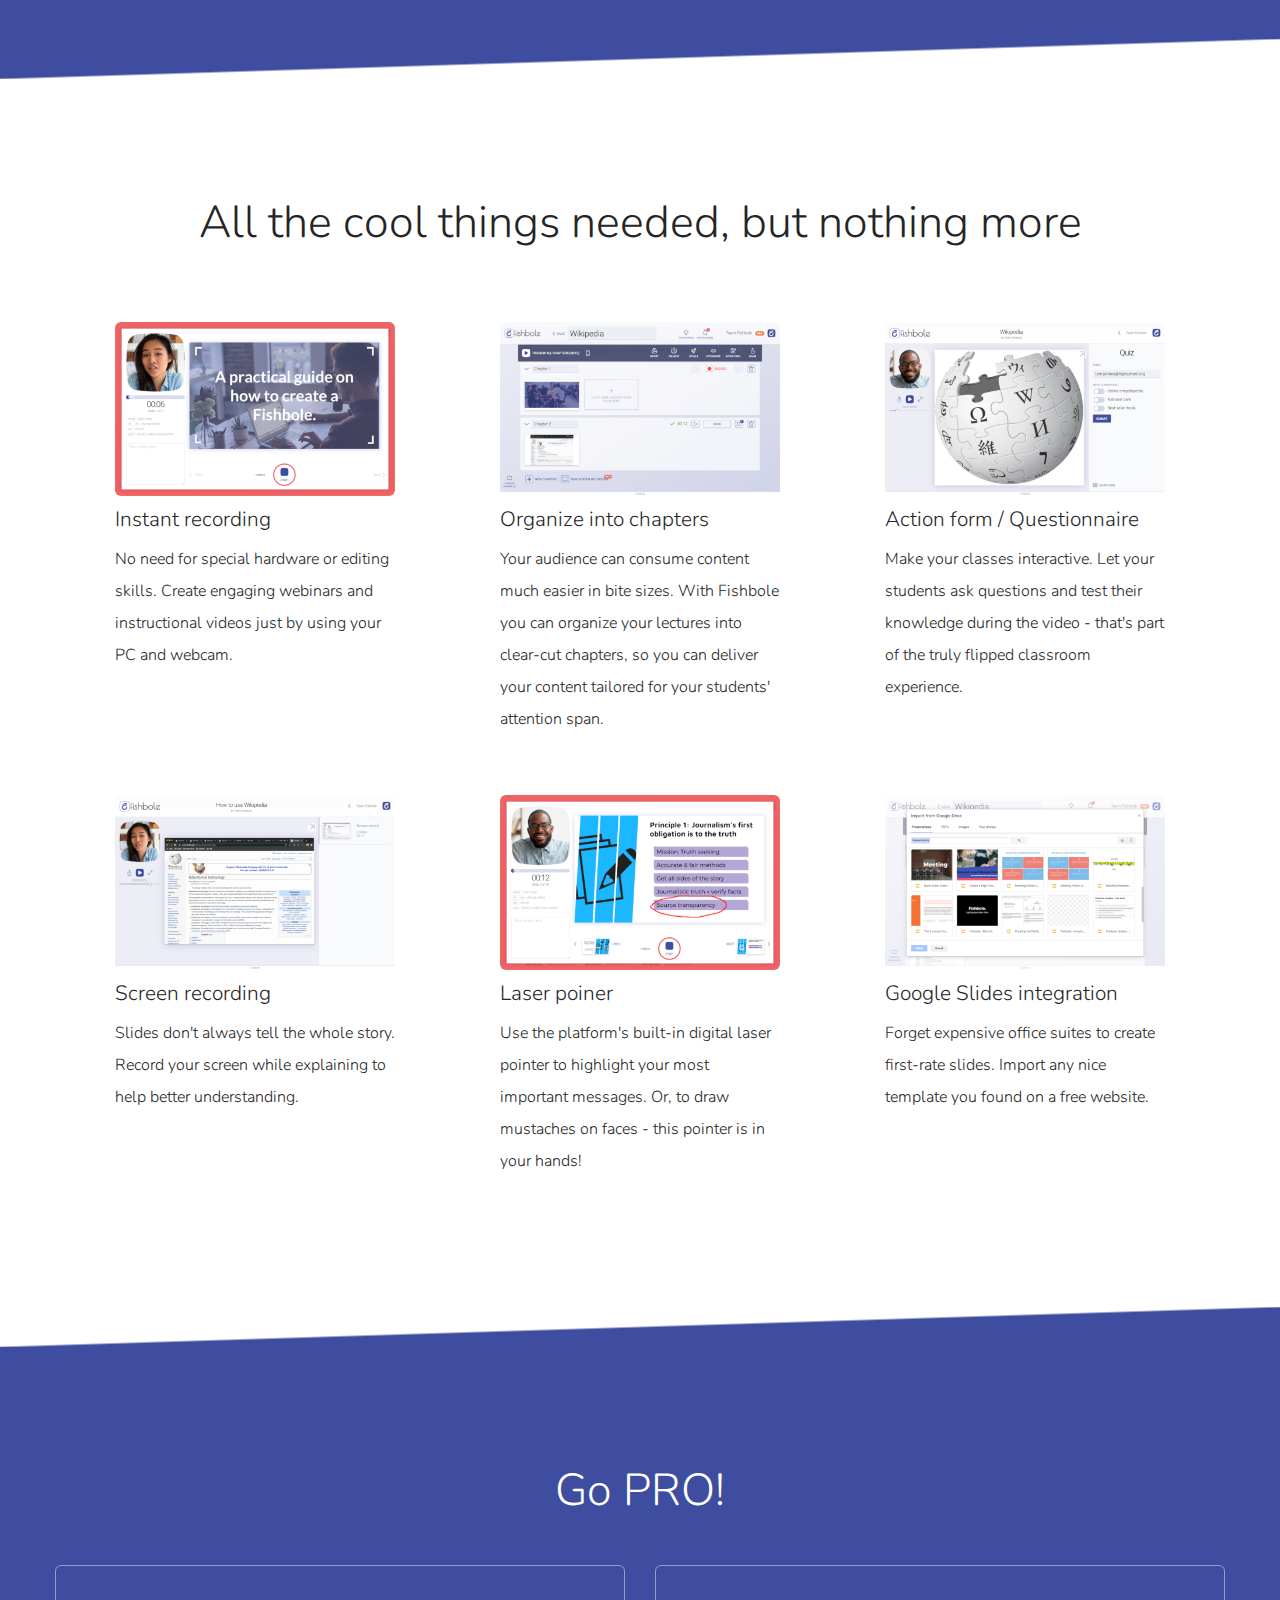
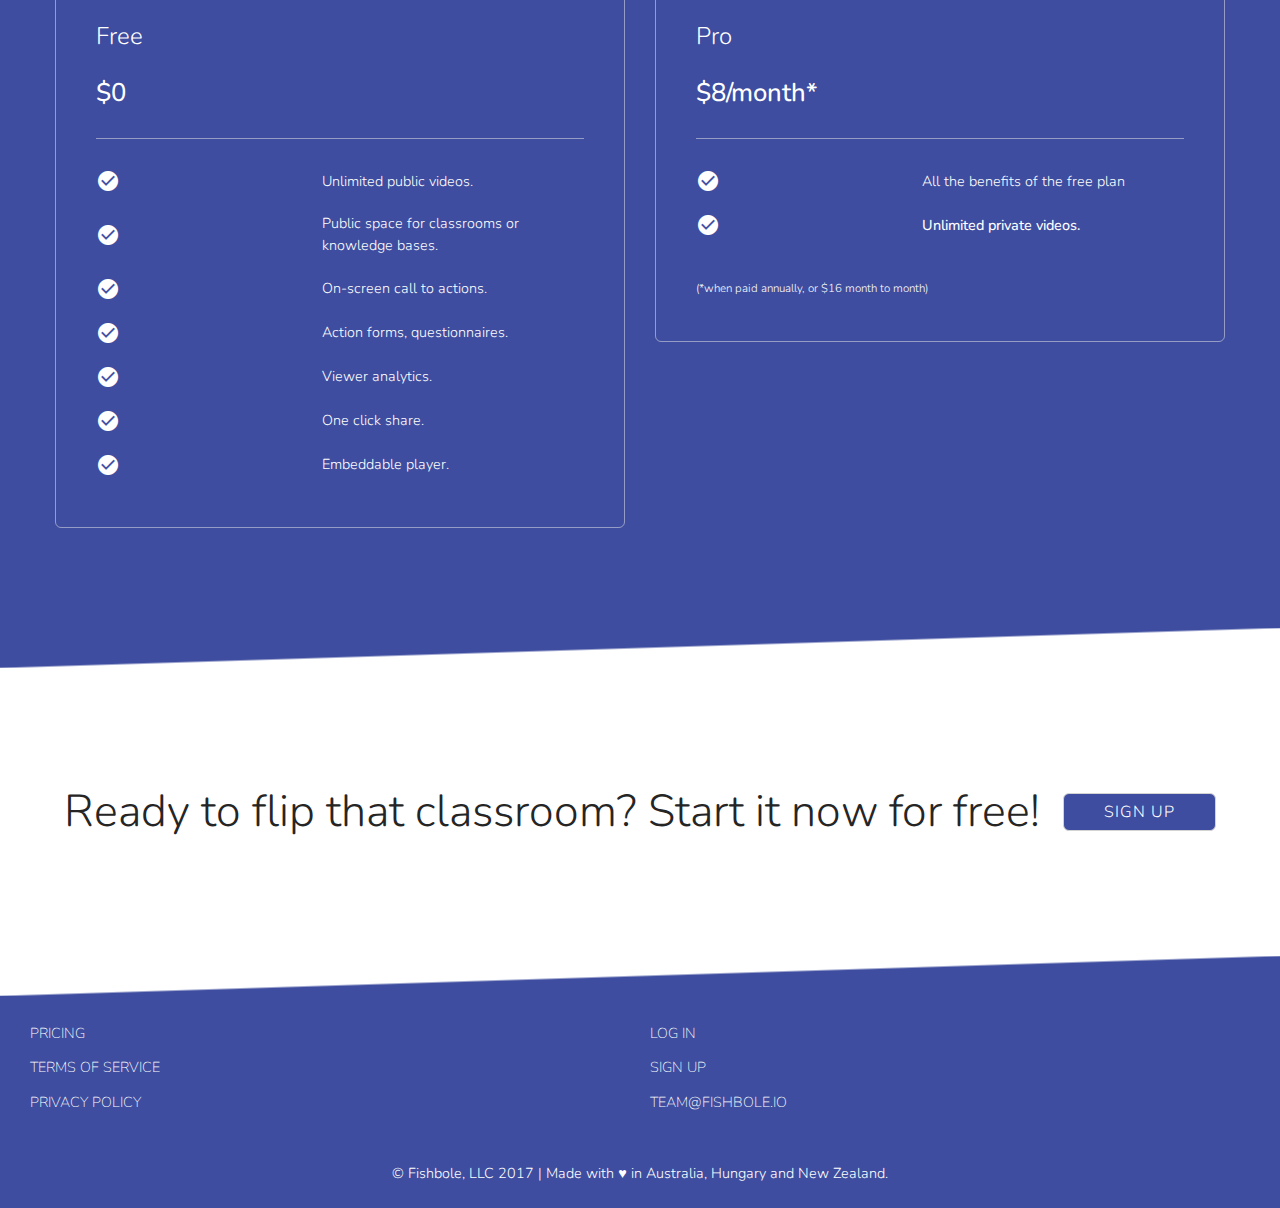
==== commit 441c3e80: "Add privacy policy" ====
--- a/index.html
+++ b/index.html
@@ -23,10 +23,10 @@
 
     <meta charset="utf-8">
     <meta name="viewport" content="width=device-width, initial-scale=1">
-    <link rel="stylesheet" href="reset.css">
+    <link rel="stylesheet" href="/reset.css">
     <link href="https://fonts.googleapis.com/css?family=Nunito:300,400,600,700&display=swap" rel="stylesheet">
     <link href="https://fonts.googleapis.com/icon?family=Material+Icons" rel="stylesheet">
-    <link rel="stylesheet" href="style.css">
+    <link rel="stylesheet" href="/style.css">
 
     <title>Fishbole: Online Video Presentations</title>
 
@@ -40,7 +40,7 @@
     <meta name="twitter:card" content="summary" />
     <meta name="twitter:description" content="Your go-to video platform for a flipped classroom." />
     <meta name="twitter:title" content="Fishbole video presentations." />
-    <meta name="msapplication-TileImage" content="assets/icons/icon_256.png" />
+    <meta name="msapplication-TileImage" content="/assets/icons/icon_256.png" />
     <meta name="description" content="Your go-to video platform for a flipped classroom." />
     <meta name="twitter:card" content="summary_large_image" />
     <meta name="twitter:site" content="@fishboleio" />
@@ -51,8 +51,36 @@
     <meta name="twitter:data2" value="www.fishbole.io" />
 
 
-    <link rel="icon" href="assets/icons/icon_128.png" sizes="128x128" />
-    <link rel="apple-touch-icon-precomposed" href="assets/icons/icon_152.png" />
+    <link rel="icon" href="/assets/icons/icon_128.png" sizes="128x128" />
+    <link rel="apple-touch-icon-precomposed" href="/assets/icons/icon_152.png" />
+
+    <!-- Facebook Pixel Code -->
+    <script>
+        ! function (f, b, e, v, n, t, s) {
+            if (f.fbq) return;
+            n = f.fbq = function () {
+                n.callMethod ?
+                    n.callMethod.apply(n, arguments) : n.queue.push(arguments)
+            };
+            if (!f._fbq) f._fbq = n;
+            n.push = n;
+            n.loaded = !0;
+            n.version = '2.0';
+            n.queue = [];
+            t = b.createElement(e);
+            t.async = !0;
+            t.src = v;
+            s = b.getElementsByTagName(e)[0];
+            s.parentNode.insertBefore(t, s)
+        }(window, document, 'script',
+            'https://connect.facebook.net/en_US/fbevents.js');
+        fbq('init', '541711686451539');
+        fbq('track', 'PageView');
+    </script>
+    <noscript>
+        <img height="1" width="1" src="https://www.facebook.com/tr?id=541711686451539&ev=PageView&noscript=1" />
+    </noscript>
+    <!-- End Facebook Pixel Code -->
 </head>
 
 <body>
@@ -66,7 +94,7 @@
     <header>
         <div id="logo-container">
             <a href="/">
-                <img alt="Fishbole logo" src="assets/site-logo.svg" />
+                <img alt="Fishbole logo" src="/assets/site-logo.svg" />
             </a>
         </div>
         <div id="header-links">
@@ -102,7 +130,7 @@
                 </a>
             </div>
             <div>
-                <img alt="Fishbole promo image" class="rounded" src="assets/hero.png" />
+                <img alt="Fishbole promo image" class="rounded" src="/assets/hero.png" />
             </div>
         </div>
     </section>
@@ -111,21 +139,23 @@
 
     <section class="black">
         <h1>
-            Schools might be closed. With Fishbole, learning isn't. 
+            Schools might be closed. With Fishbole, learning isn't.
         </h1>
         <h3>
             Fishbole is offering FREE assistance to schools impacted by Coronavirus closures occurring worldwide.
         </h3>
         <p>
-            If your school has been closed due to the coronavirus, or you are preparing for this, please get in touch with us to see if Fishbole can help you teach and students learn.<br />
+            If your school has been closed due to the coronavirus, or you are preparing for this, please get in touch
+            with us to see if Fishbole can help you teach and students learn.<br />
             Our dedicated team is here to help and respond as soon as possible to accommodate your needs.<br />
- 
+
         </p>
         <h3>
             Free School-wide Access to Fishbole Education
         </h3>
         <p>
-            Get access to Fishbole free offer, email us at <a class="link" href="mailto:team@fishbole.io">team@fishbole.io</a>
+            Get access to Fishbole free offer, email us at <a class="link"
+                href="mailto:team@fishbole.io">team@fishbole.io</a>
         </p>
     </section>
 
@@ -139,7 +169,7 @@
         <div class="wrapping-cards">
             <div class="card">
                 <a class="link" href="http://www.misd.org/" target="_blank">
-                    <img alt="Montgomery ISD" src="assets/companies/misd.jpg" />
+                    <img alt="Montgomery ISD" src="/assets/companies/misd.jpg" />
                     <span>
                         Montgomery Independent School District
                     </span>
@@ -148,7 +178,7 @@
 
             <div class="card">
                 <a class="link" href="http://www.uabc.edu.mx/" target="_blank">
-                    <img alt="Universidad Autónoma de Baja California" src="assets/companies/uabc.png" />
+                    <img alt="Universidad Autónoma de Baja California" src="/assets/companies/uabc.png" />
                     <span>
                         Universidad Autónoma de Baja California
                     </span>
@@ -157,7 +187,7 @@
 
             <div class="card">
                 <a class="link" href="https://stfrancisacademybh.org/" target="_blank">
-                    <img alt="St. Francis de Sales Catholic Academy" src="assets/companies/sfdsca.png" />
+                    <img alt="St. Francis de Sales Catholic Academy" src="/assets/companies/sfdsca.png" />
                     <span>
                         St. Francis de Sales Catholic Academy
                     </span>
@@ -166,7 +196,7 @@
 
             <div class="card">
                 <a class="link" href="https://www.dodea.edu/" target="_blank">
-                    <img alt="Department of Defense Education Activity" src="assets/companies/dodea.png" />
+                    <img alt="Department of Defense Education Activity" src="/assets/companies/dodea.png" />
                     <span>
                         Department of Defense Education Activity
                     </span>
@@ -175,7 +205,7 @@
 
             <div class="card">
                 <a class="link" href="https://www.perpetual.com.au/" target="_blank">
-                    <img alt="Perpetual" src="assets/companies/perpetual.png" />
+                    <img alt="Perpetual" src="/assets/companies/perpetual.png" />
                     <span>
                         Perpetual
                     </span>
@@ -184,7 +214,7 @@
 
             <div class="card">
                 <a class="link" href="https://www.utpl.edu.ec/" target="_blank">
-                    <img alt="Universidad Técnica Particular de Loja" src="assets/companies/utpl.png" />
+                    <img alt="Universidad Técnica Particular de Loja" src="/assets/companies/utpl.png" />
                     <span>
                         Universidad Técnica Particular de Loja
                     </span>
@@ -193,7 +223,7 @@
 
             <div class="card">
                 <a class="link" href="https://www.besd.net/" target="_blank">
-                    <img alt="Box Elder School District" src="assets/companies/besd.png" />
+                    <img alt="Box Elder School District" src="/assets/companies/besd.png" />
                     <span>
                         Box Elder School District
                     </span>
@@ -202,7 +232,7 @@
 
             <div class="card">
                 <a class="link" href="https://www.everettsd.org/" target="_blank">
-                    <img alt="Everett Public Schools" src="assets/companies/everettsd.png" />
+                    <img alt="Everett Public Schools" src="/assets/companies/everettsd.png" />
                     <span>
                         Everett Public Schools
                     </span>
@@ -211,7 +241,7 @@
 
             <div class="card">
                 <a class="link" href="https://www.davis.k12.ut.us/" target="_blank">
-                    <img alt="Davis School District" src="assets/companies/dsd.png" />
+                    <img alt="Davis School District" src="/assets/companies/dsd.png" />
                     <span>
                         Davis School District
                     </span>
@@ -220,7 +250,7 @@
 
             <div class="card">
                 <a class="link" href="http://www.ust.edu.ph/" target="_blank">
-                    <img alt="University Of Santo Tomas" src="assets/companies/ust.png" />
+                    <img alt="University Of Santo Tomas" src="/assets/companies/ust.png" />
                     <span>
                         University Of Santo Tomas
                     </span>
@@ -229,7 +259,7 @@
 
             <div class="card">
                 <a class="link" href="https://www.vives.be/nl" target="_blank">
-                    <img alt="Hogeschool VIVES" src="assets/companies/vives.png" />
+                    <img alt="Hogeschool VIVES" src="/assets/companies/vives.png" />
                     <span>
                         Hogeschool VIVES
                     </span>
@@ -238,7 +268,7 @@
 
             <div class="card">
                 <a class="link" href="https://www.odense.dk/" target="_blank">
-                    <img alt="Odense Kommune" src="assets/companies/odense.png" />
+                    <img alt="Odense Kommune" src="/assets/companies/odense.png" />
                     <span>
                         Odense Kommune
                     </span>
@@ -262,7 +292,7 @@
     <section class="blue">
         <div class="side-by-side right-text">
             <div>
-                <img alt="Fishbole promo image" class="rounded" src="assets/highlights/flipped-classroom.png" />
+                <img alt="Fishbole promo image" class="rounded" src="/assets/highlights/flipped-classroom.png" />
             </div>
             <div>
                 <h2>
@@ -300,7 +330,7 @@
                 </p>
             </div>
             <div>
-                <img alt="Fishbole promo image" class="rounded" src="assets/highlights/home-assignment.png" />
+                <img alt="Fishbole promo image" class="rounded" src="/assets/highlights/home-assignment.png" />
             </div>
         </div>
     </section>
@@ -310,7 +340,7 @@
     <section class="blue">
         <div class="side-by-side right-text">
             <div>
-                <img alt="Fishbole promo image" class="rounded" src="assets/highlights/spaces.png" />
+                <img alt="Fishbole promo image" class="rounded" src="/assets/highlights/spaces.png" />
             </div>
             <div>
                 <h2>
@@ -341,7 +371,7 @@
         <div class="wrapping-cards paged">
             <div>
                 <div class="card">
-                    <img alt="Feature example" class="rounded-s" src="assets/features/recording.png" />
+                    <img alt="Feature example" class="rounded-s" src="/assets/features/recording.png" />
                     <h3>
                         Instant recording
                     </h3>
@@ -352,7 +382,7 @@
                 </div>
 
                 <div class="card">
-                    <img alt="Feature example" class="rounded-s" src="assets/features/chapters.png" />
+                    <img alt="Feature example" class="rounded-s" src="/assets/features/chapters.png" />
                     <h3>
                         Organize into chapters
                     </h3>
@@ -364,7 +394,7 @@
                 </div>
 
                 <div class="card">
-                    <img alt="Feature example" class="rounded-s" src="assets/features/action-form.png" />
+                    <img alt="Feature example" class="rounded-s" src="/assets/features/action-form.png" />
                     <h3>
                         Action form / Questionnaire
                     </h3>
@@ -376,7 +406,7 @@
             </div>
             <div>
                 <div class="card">
-                    <img alt="Feature example" class="rounded-s" src="assets/features/screen-record.png" />
+                    <img alt="Feature example" class="rounded-s" src="/assets/features/screen-record.png" />
                     <h3>
                         Screen recording
                     </h3>
@@ -387,7 +417,7 @@
                 </div>
 
                 <div class="card">
-                    <img alt="Feature example" class="rounded-s" src="assets/features/laser-pointer.png" />
+                    <img alt="Feature example" class="rounded-s" src="/assets/features/laser-pointer.png" />
                     <h3>
                         Laser poiner
                     </h3>
@@ -398,7 +428,7 @@
                 </div>
 
                 <div class="card">
-                    <img alt="Feature example" class="rounded-s" src="assets/features/google-integration.png" />
+                    <img alt="Feature example" class="rounded-s" src="/assets/features/google-integration.png" />
                     <h3>
                         Google Slides integration
                     </h3>
@@ -512,8 +542,11 @@
                 <a class="link" href="#pricing">
                     Pricing
                 </a>
-                <a class="link" href="terms.html">
+                <a class="link" href="/terms.html">
                     Terms of service
+                </a>
+                <a class="link" href="/privacy.html">
+                    Privacy policy
                 </a>
             </div>
             <div>
--- a/style.css
+++ b/style.css
@@ -384,6 +384,10 @@
     padding-right: 40px;
 }
 
+#privacy h2, #privacy h3, #terms h2, #terms h3 {
+    font-size: 1.3em;
+}
+
 /* ----------------------- FOOTER ----------------------- */
 
 footer {
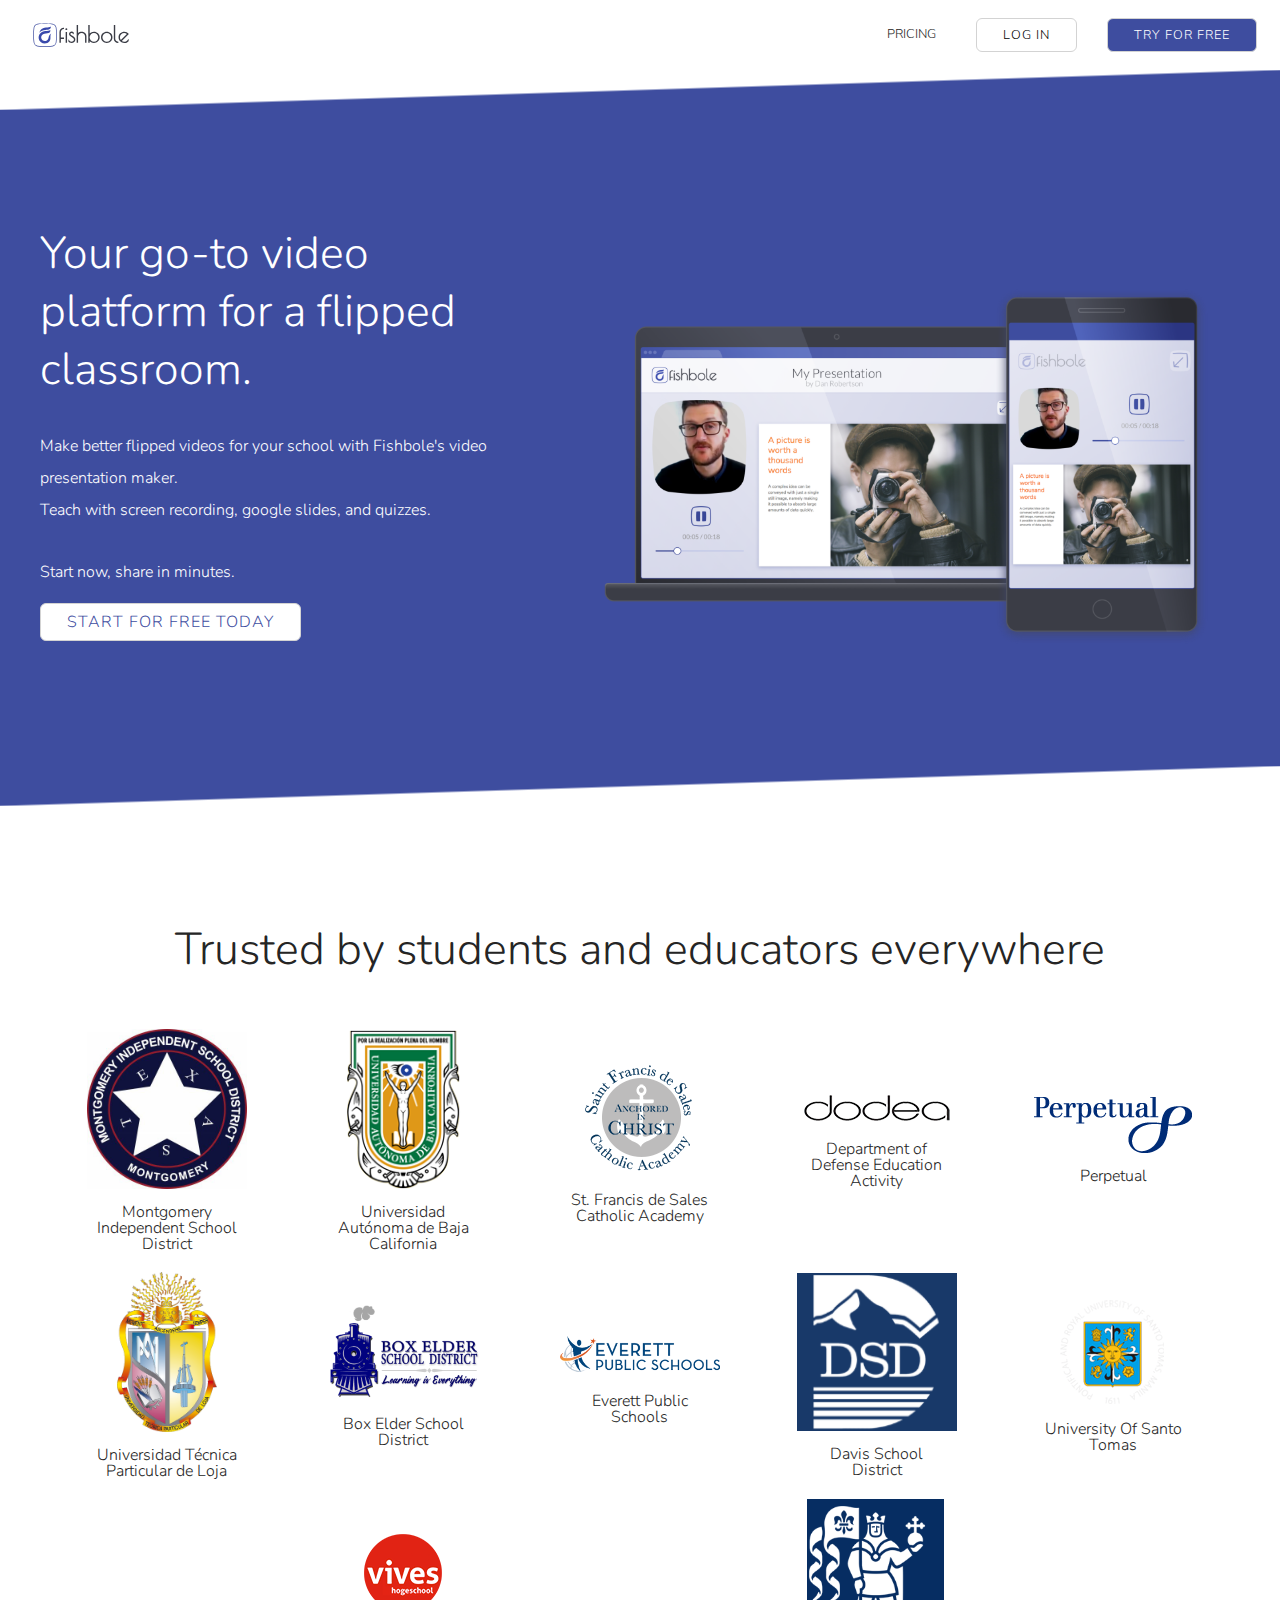
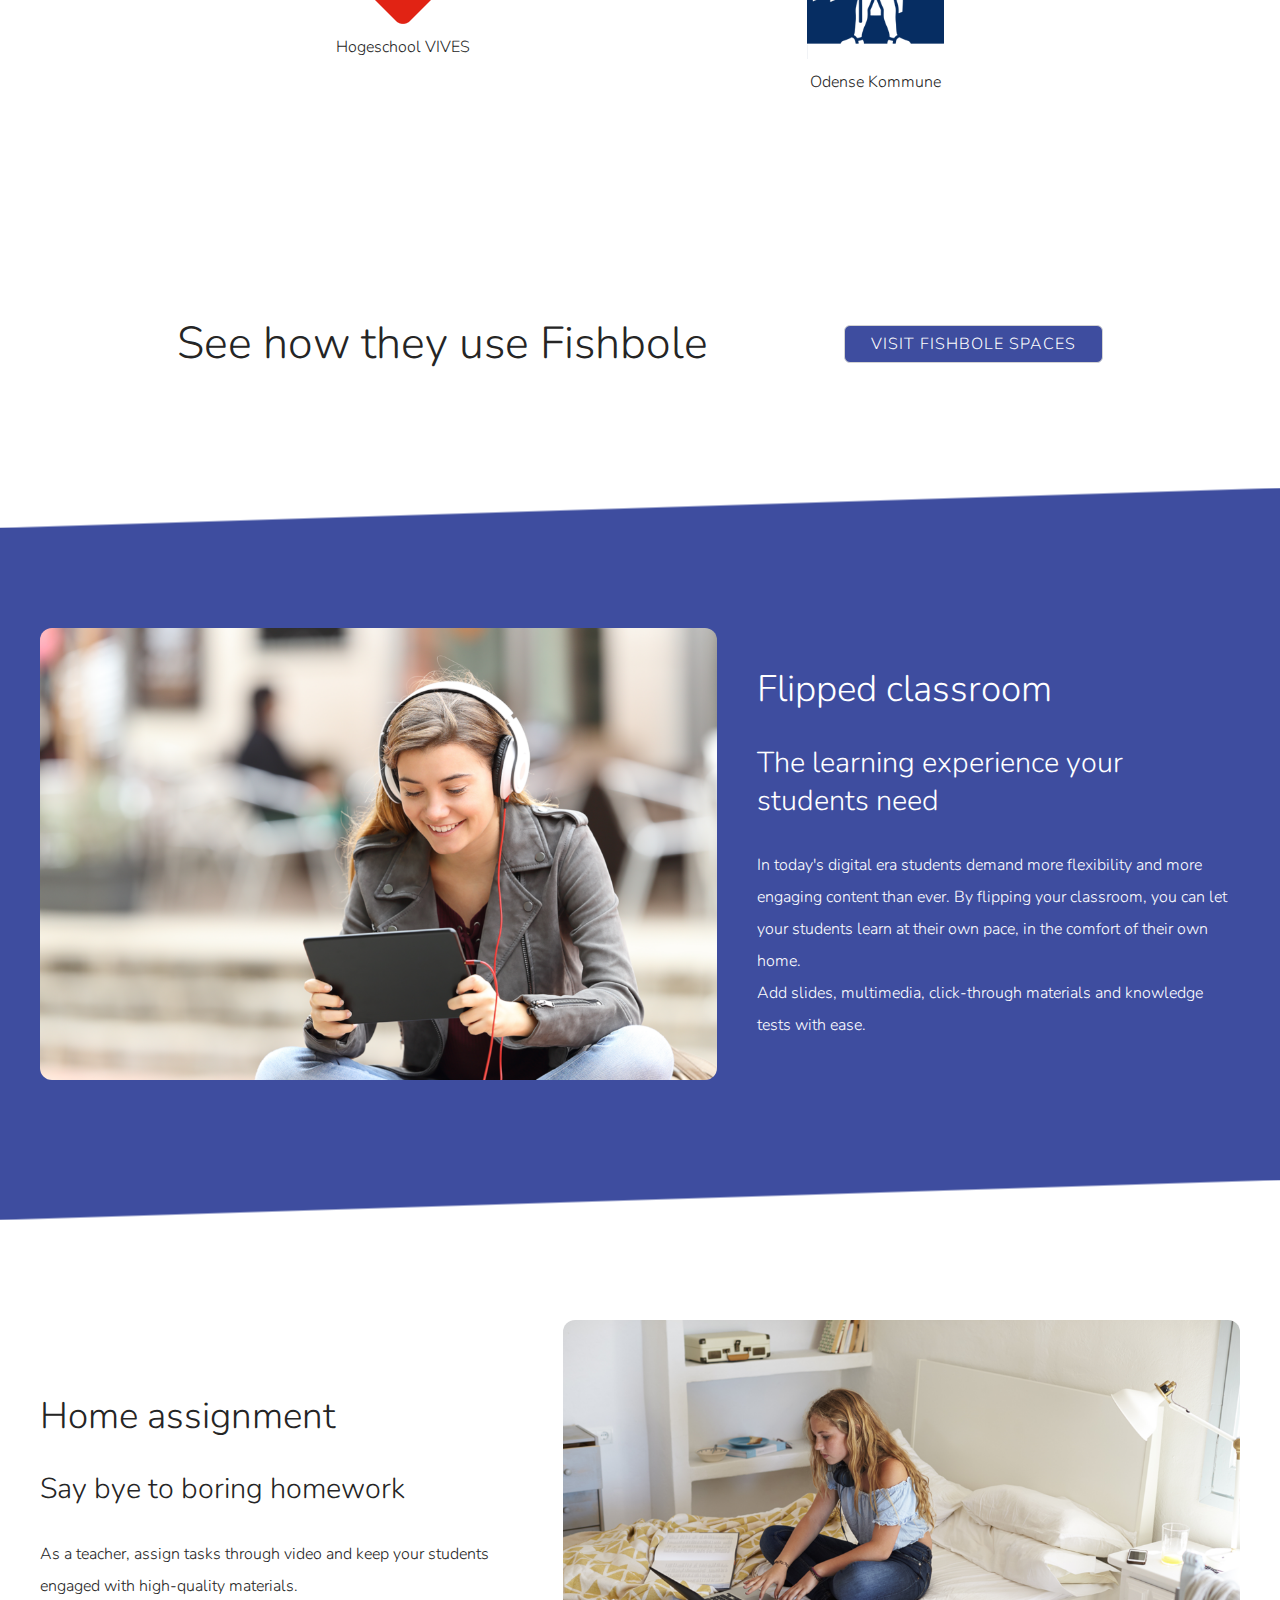
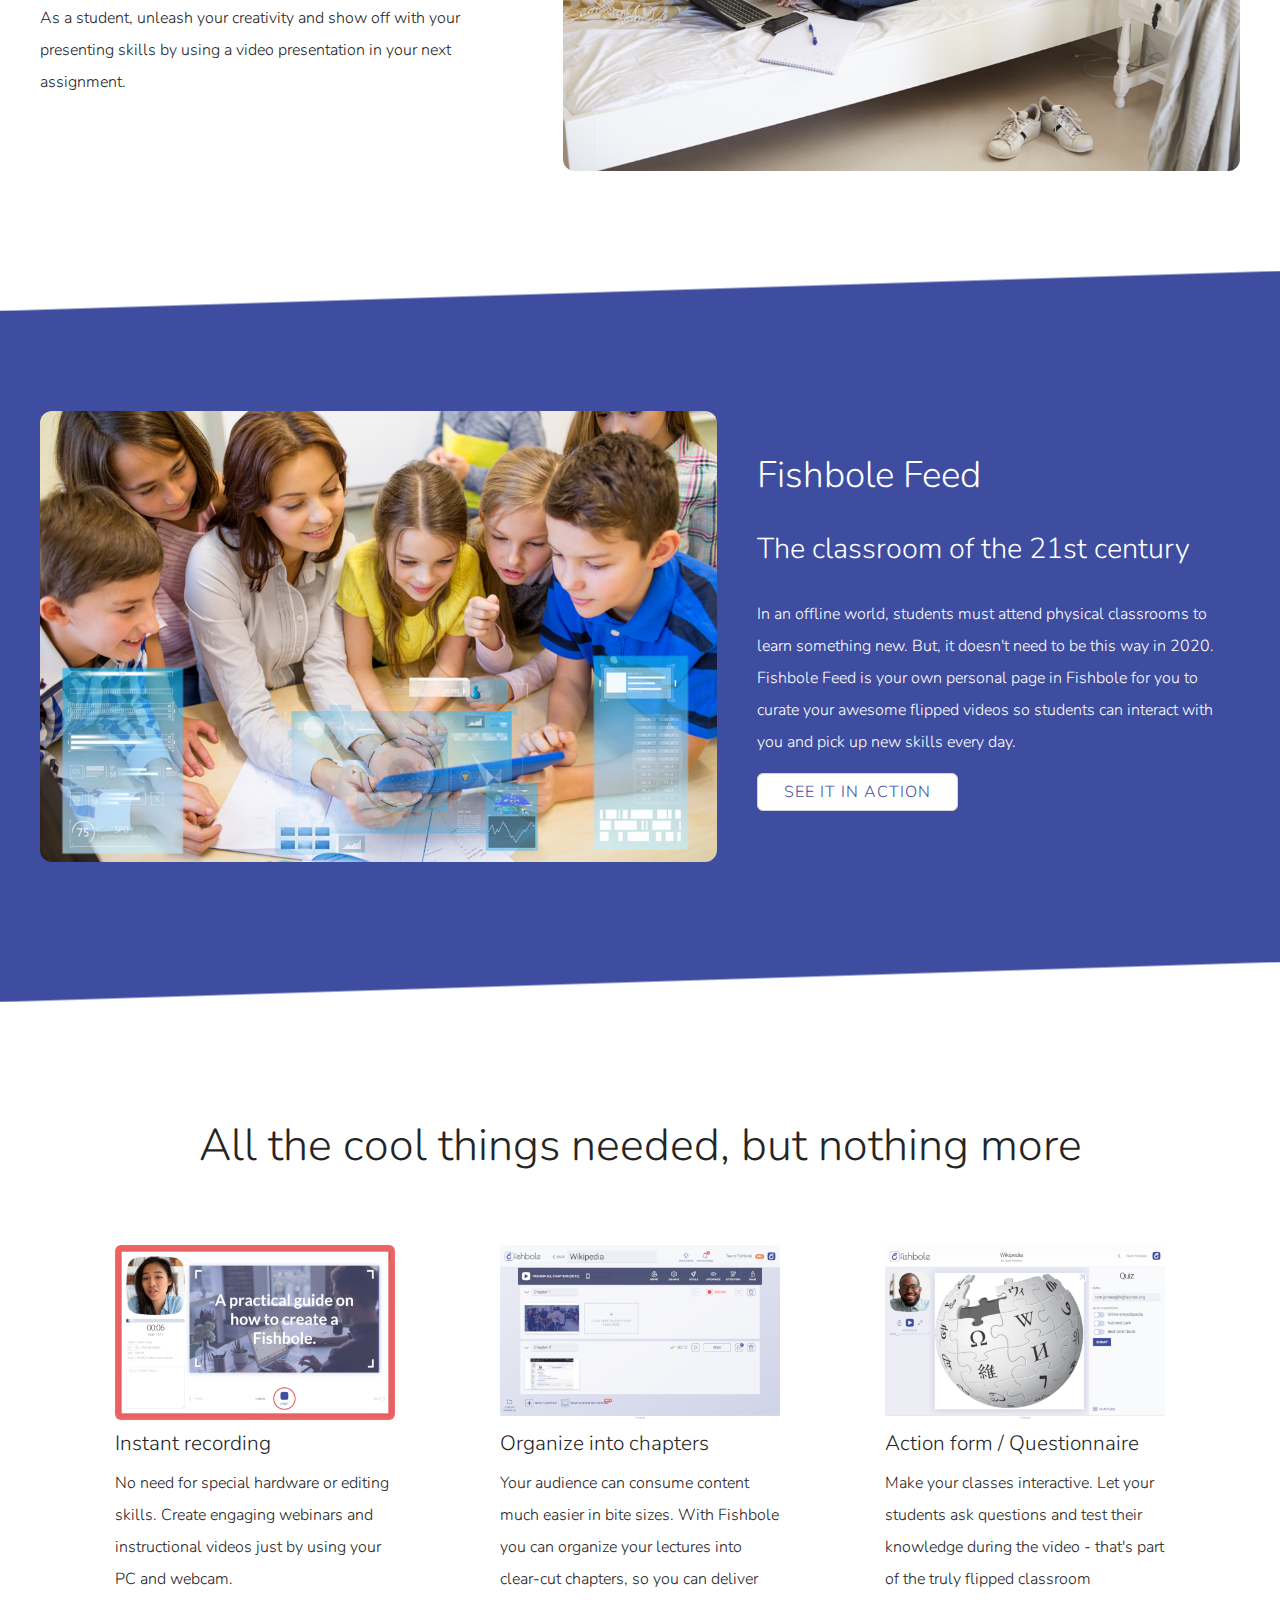
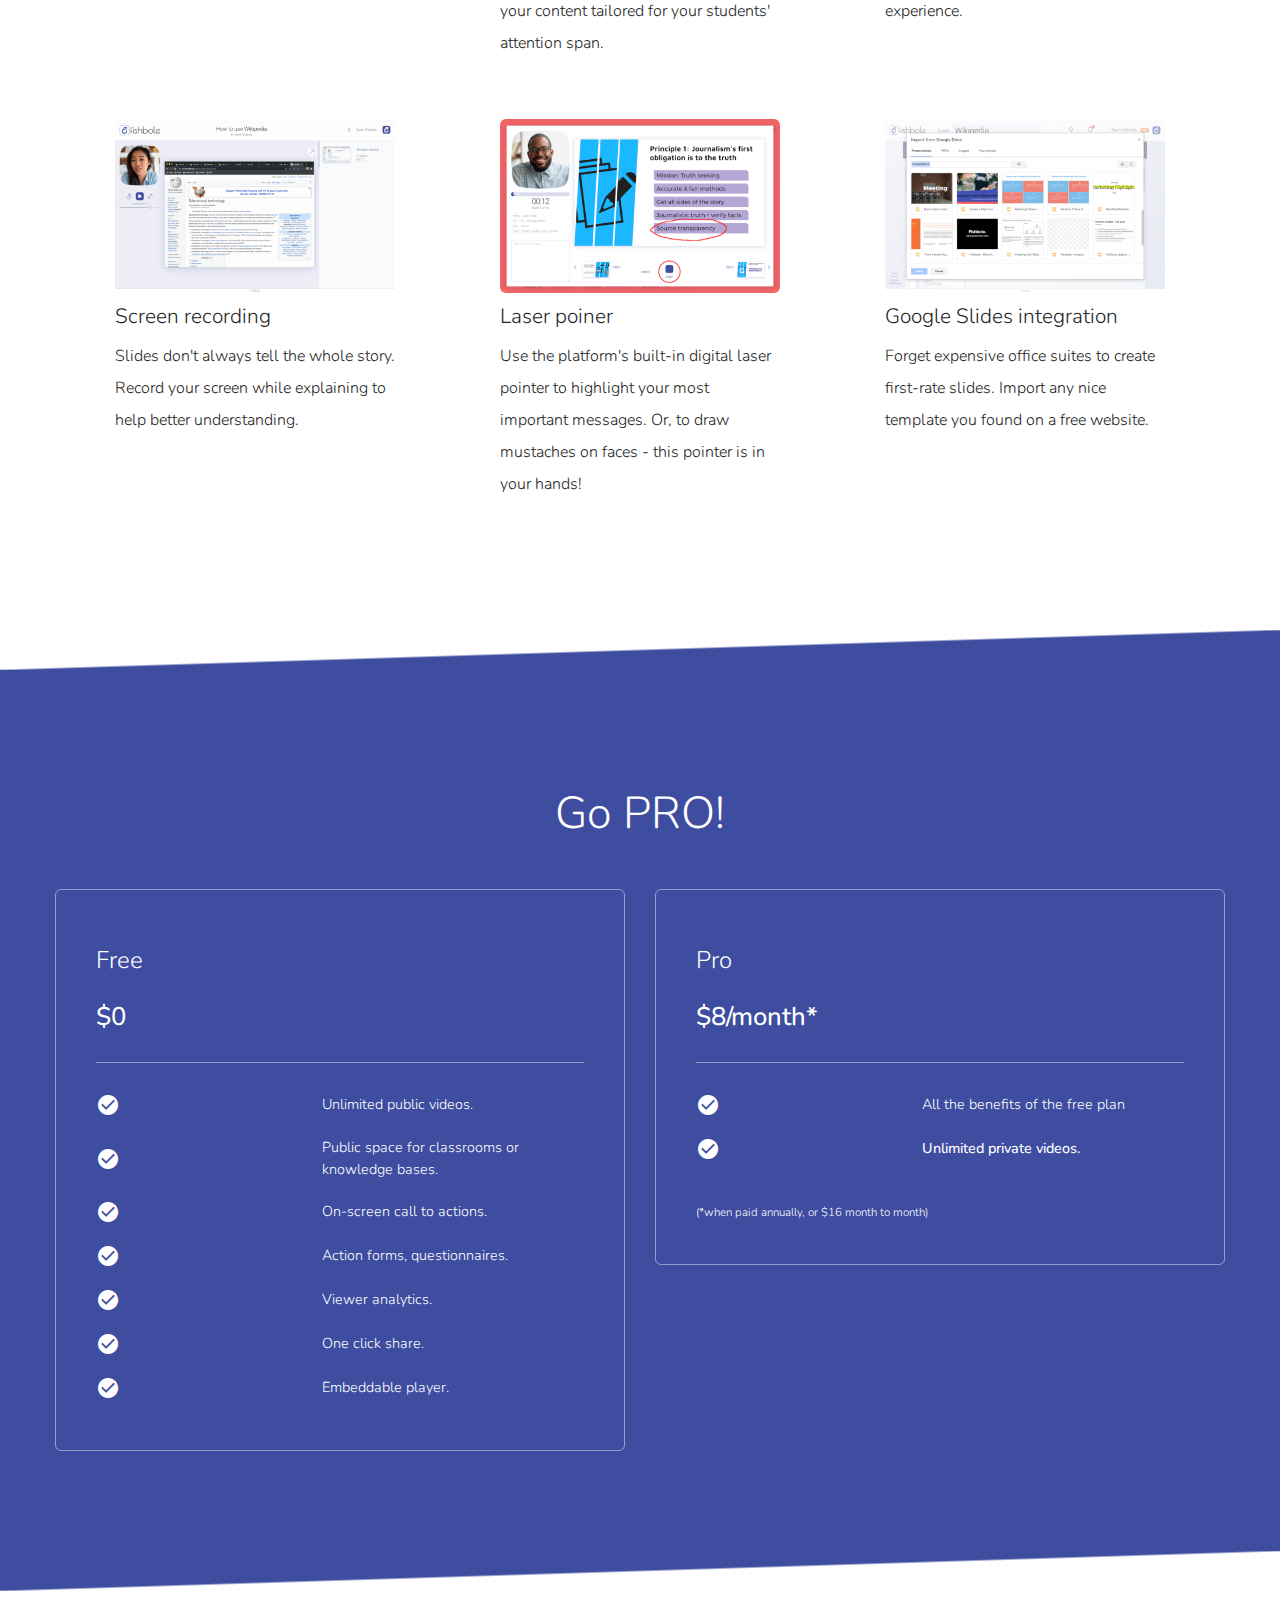
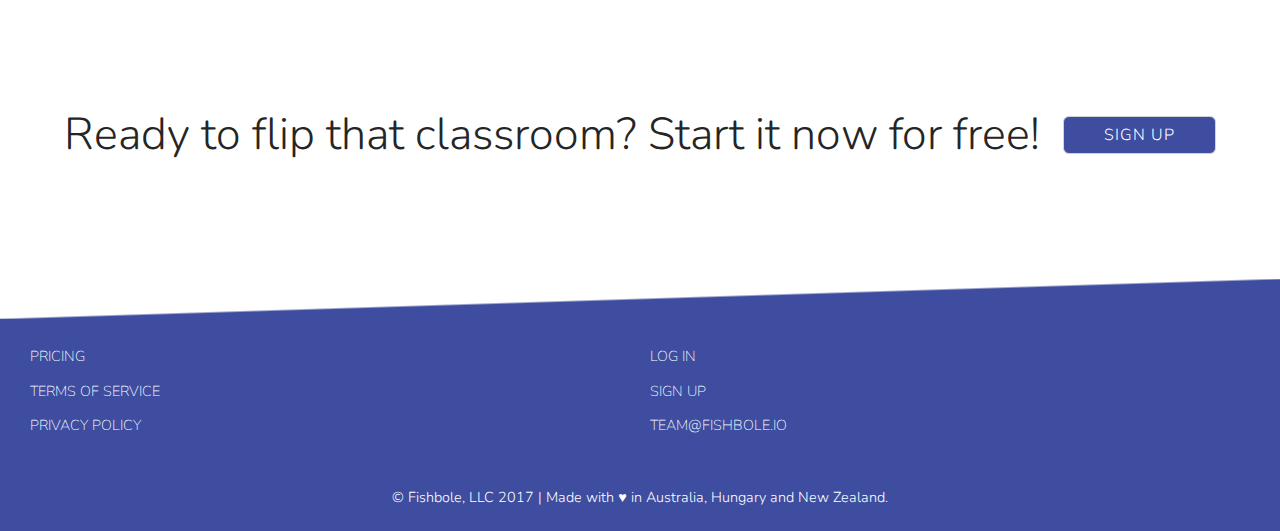
==== commit b6f280f5: "feat: remove free offering" ====
--- a/index.html
+++ b/index.html
@@ -135,31 +135,7 @@
         </div>
     </section>
 
-    <div class="gradient gradient-blue-black"></div>
-
-    <section class="black">
-        <h1>
-            Schools might be closed. With Fishbole, learning isn't.
-        </h1>
-        <h3>
-            Fishbole is offering FREE assistance to schools impacted by Coronavirus closures occurring worldwide.
-        </h3>
-        <p>
-            If your school has been closed due to the coronavirus, or you are preparing for this, please get in touch
-            with us to see if Fishbole can help you teach and students learn.<br />
-            Our dedicated team is here to help and respond as soon as possible to accommodate your needs.<br />
-
-        </p>
-        <h3>
-            Free School-wide Access to Fishbole Education
-        </h3>
-        <p>
-            Get access to Fishbole free offer, email us at <a class="link"
-                href="mailto:team@fishbole.io">team@fishbole.io</a>
-        </p>
-    </section>
-
-    <div class="gradient gradient-black-white"></div>
+    <div class="gradient gradient-bw"></div>
 
     <section class="white" id="companies">
         <h1 class="section-title">
--- a/style.css
+++ b/style.css
@@ -107,6 +107,19 @@
     align-items: stretch;
     font-size: 1em;
     padding: 100px 40px;
+}
+
+table, tbody {
+    flex-direction: column;
+}
+
+tr {
+    flex-direction: row;
+}
+
+td {
+    flex: 1;
+    padding: 5px;
 }
 
 /* ----------------------- HEADER ----------------------- */
@@ -388,6 +401,17 @@
     font-size: 1.3em;
 }
 
+/* ----------------------- PROVACY ----------------------- */
+
+#privacy ul {
+    list-style: circle outside none;
+}
+
+#privacy ul li {
+    display: list-item;
+    margin-left: 25px;
+}
+
 /* ----------------------- FOOTER ----------------------- */
 
 footer {
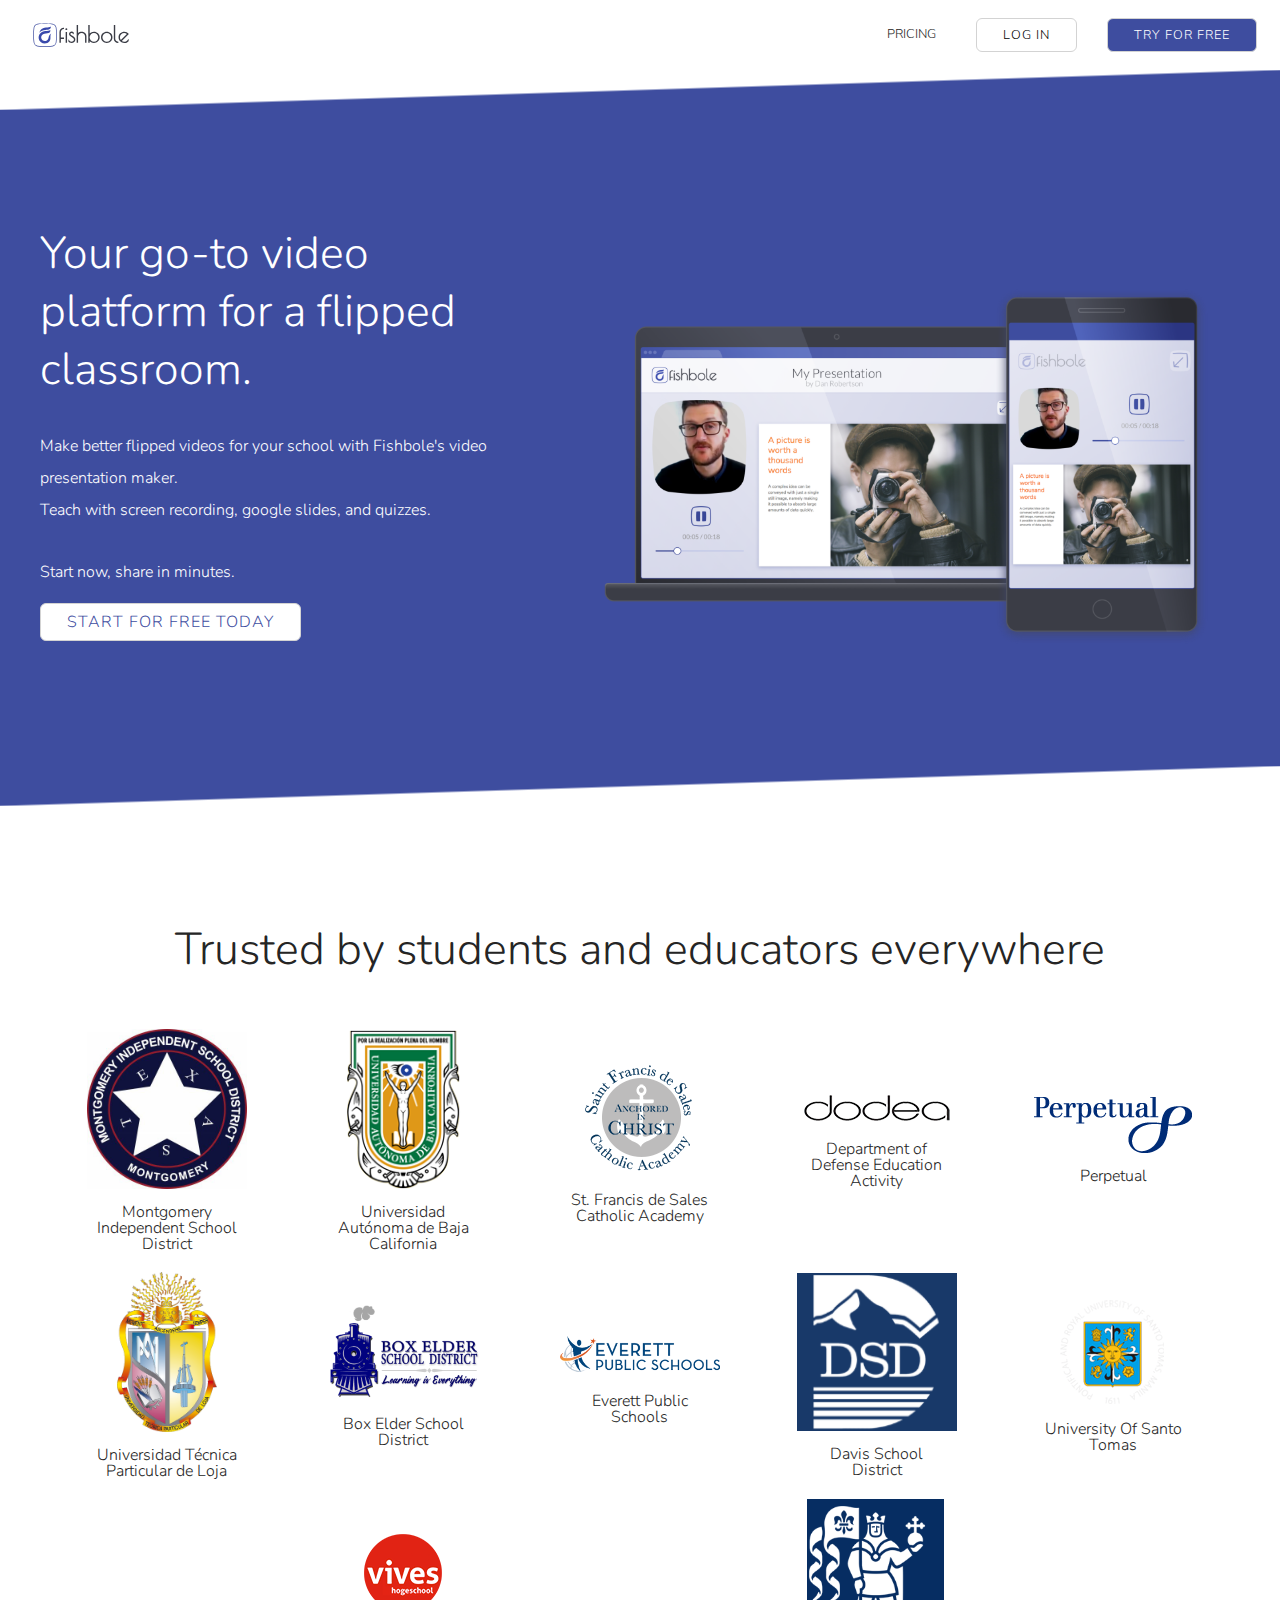
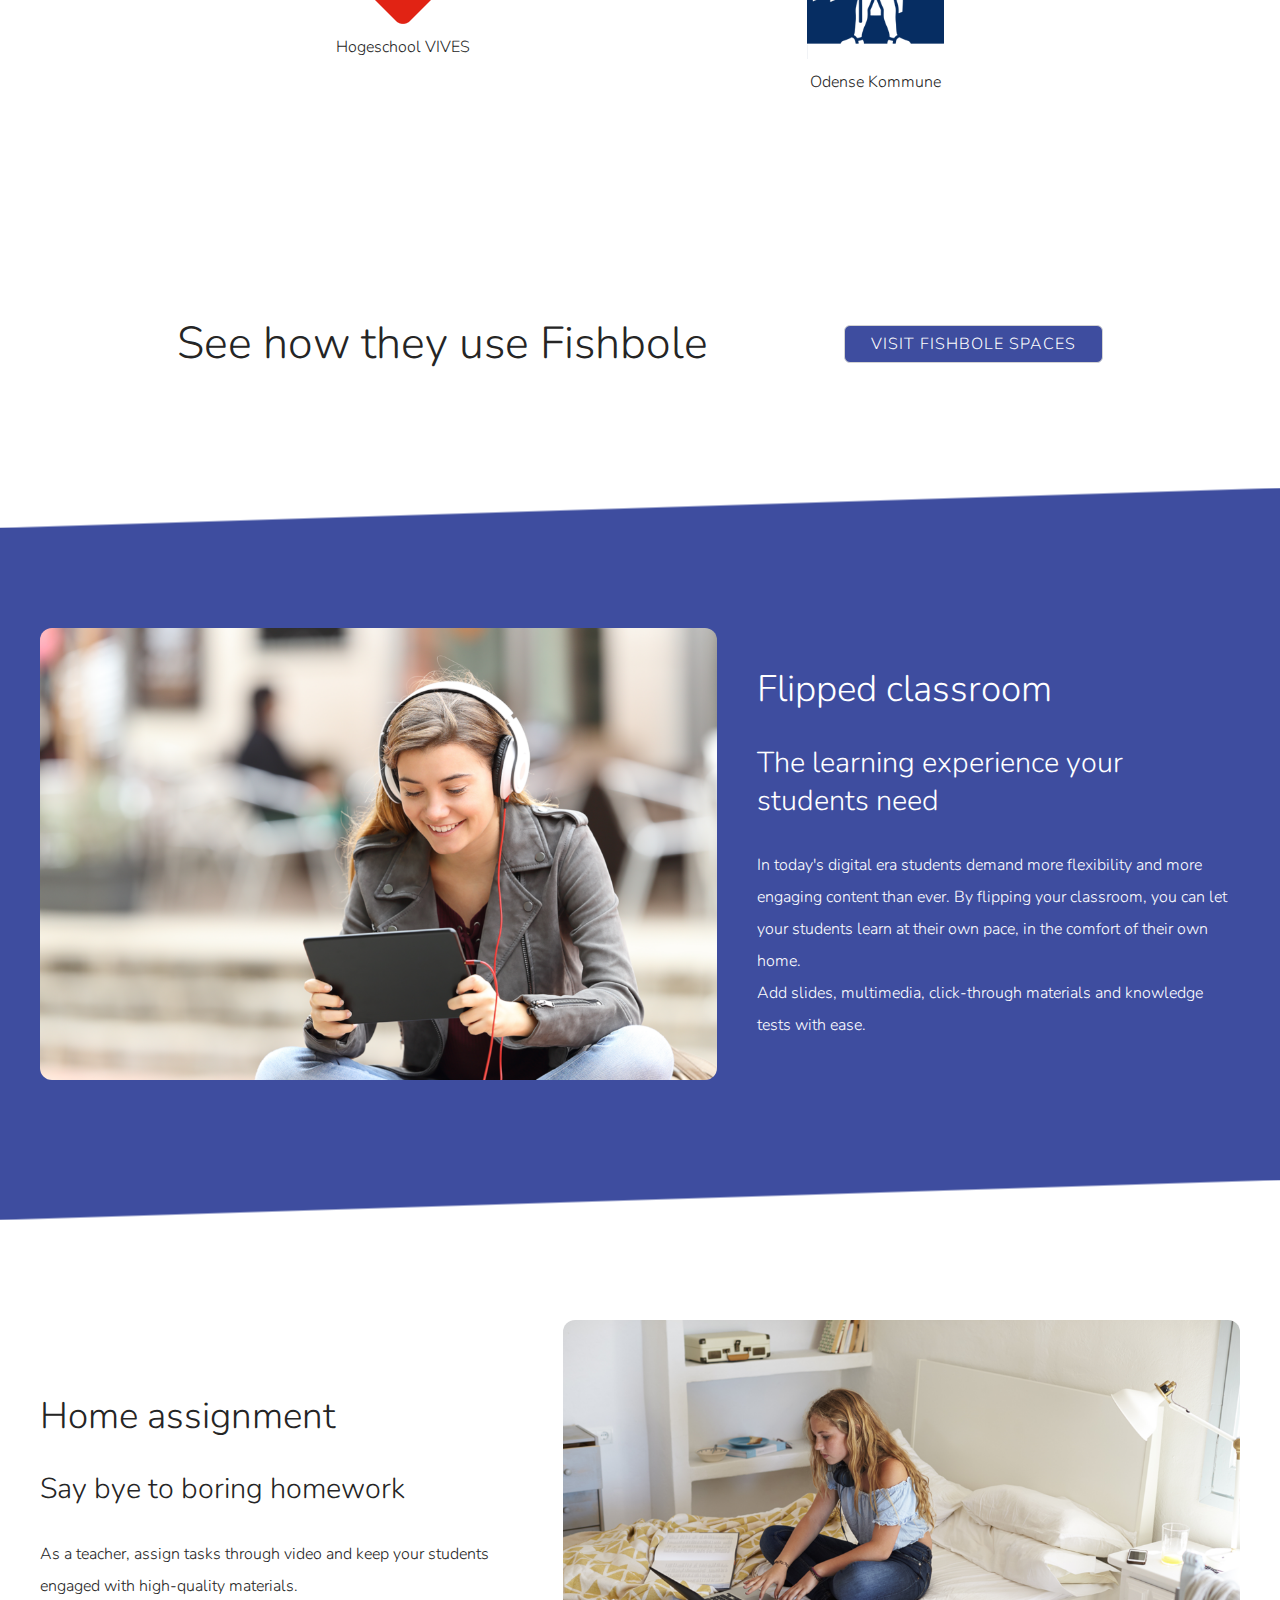
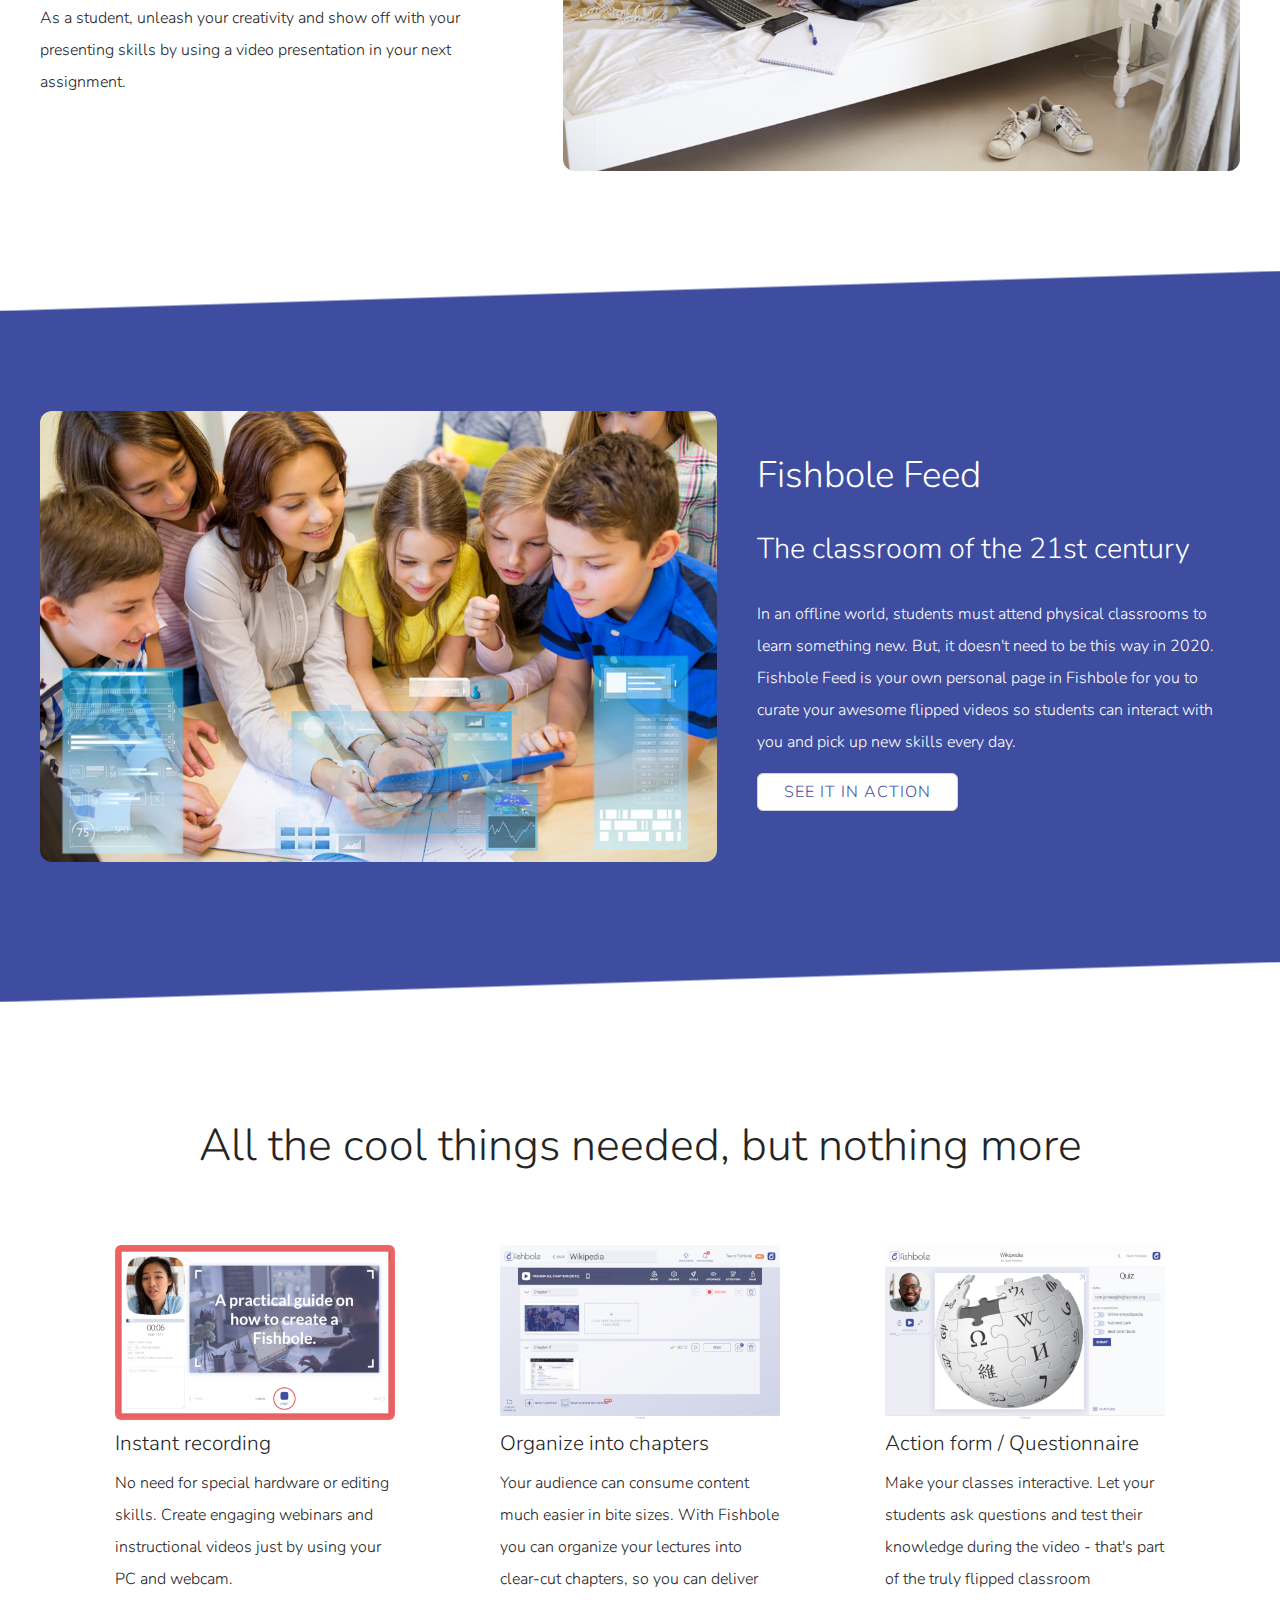
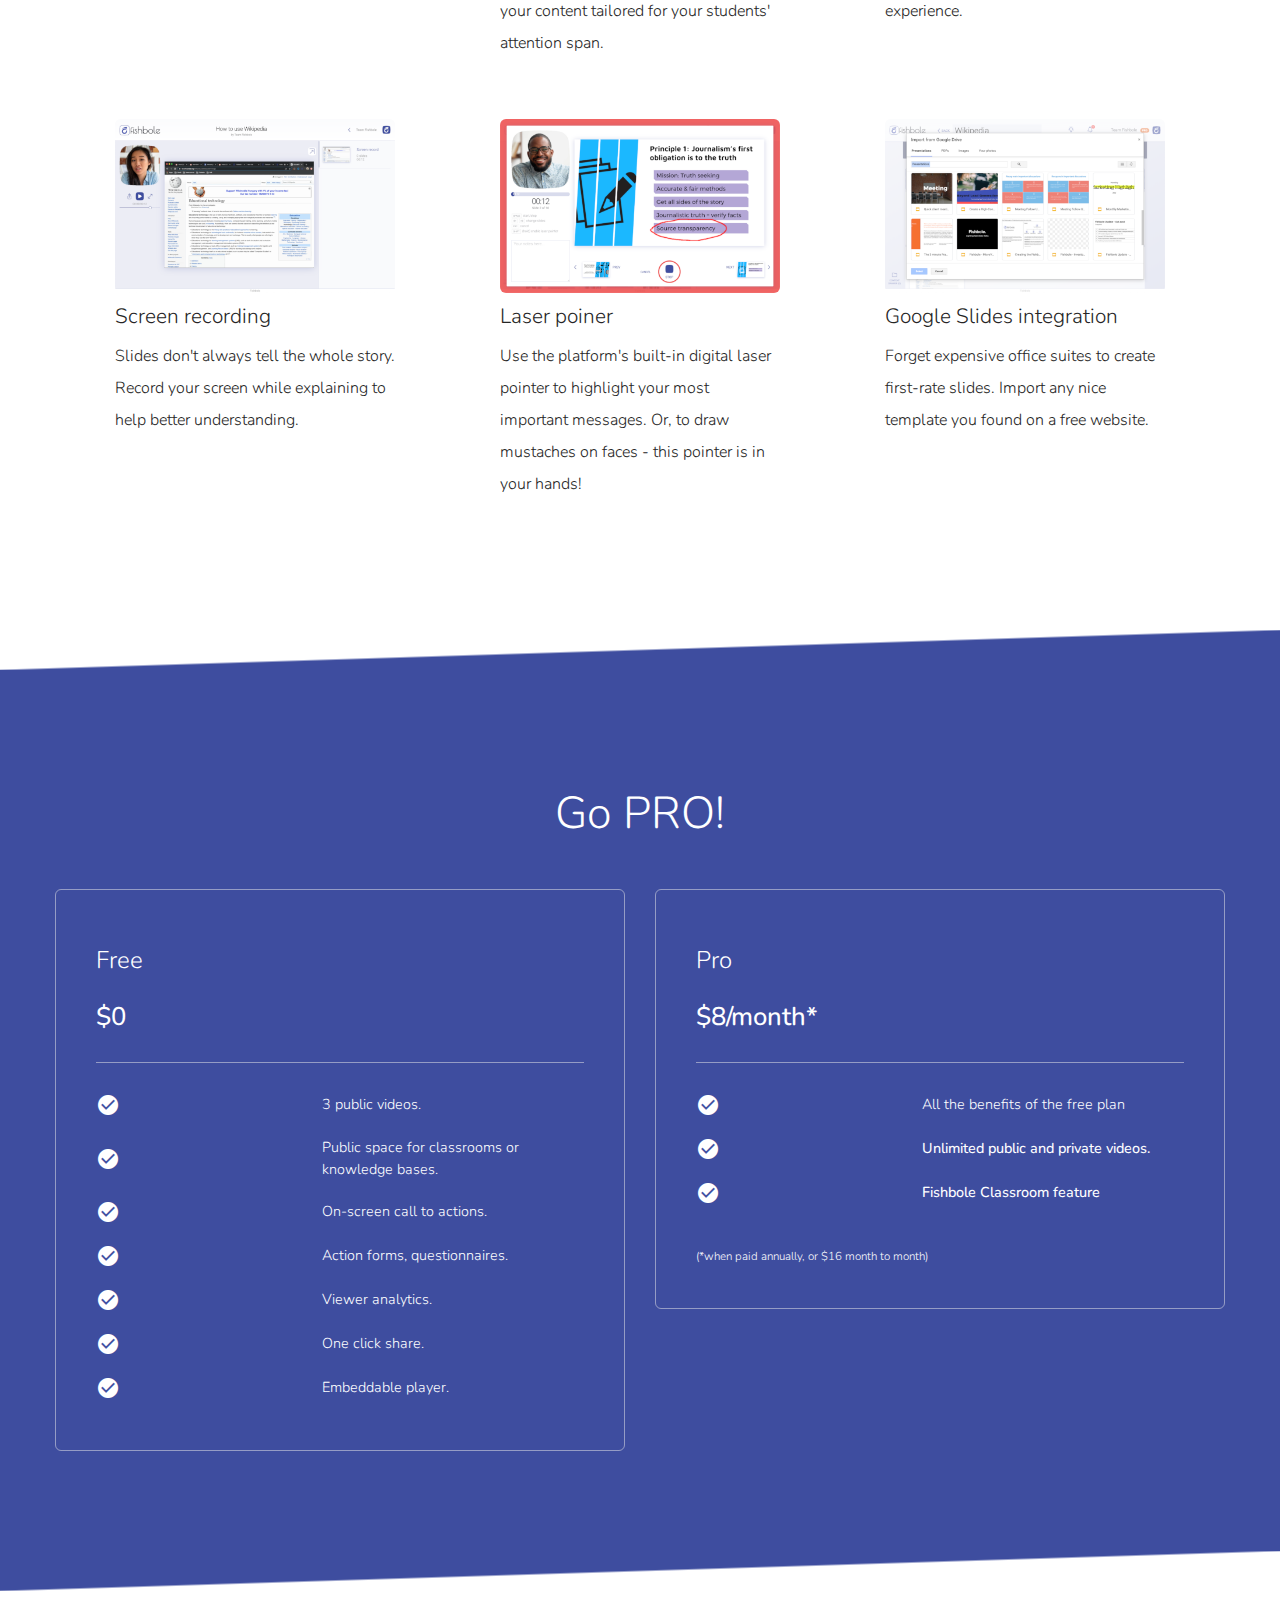
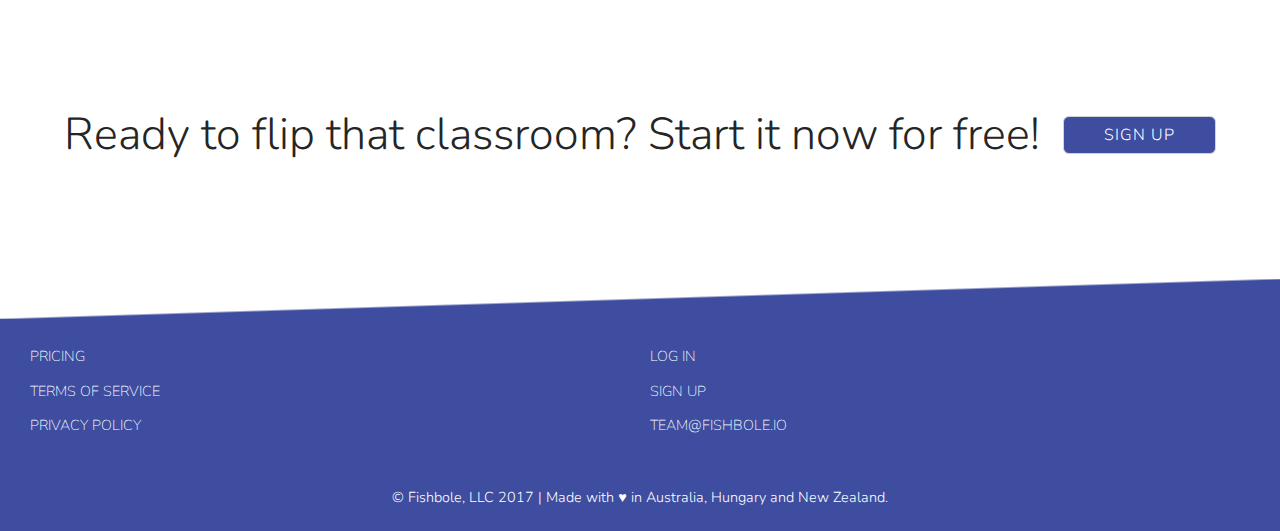
==== commit 54c84a61: "feat: alter free offering" ====
--- a/index.html
+++ b/index.html
@@ -440,7 +440,7 @@
                     <ul>
                         <li>
                             <i class="material-icons">check_circle_outline</i>
-                            Unlimited public videos.
+                            3 public videos.
                         </li>
                         <li>
                             <i class="material-icons">check_circle_outline</i>
@@ -488,7 +488,11 @@
                         </li>
                         <li class="highlight">
                             <i class="material-icons">check_circle_outline</i>
-                            Unlimited private videos.
+                            Unlimited public and private videos.
+                        </li>
+                        <li class="highlight">
+                            <i class="material-icons">check_circle_outline</i>
+                            Fishbole Classroom feature
                         </li>
                     </ul>
                     <p>
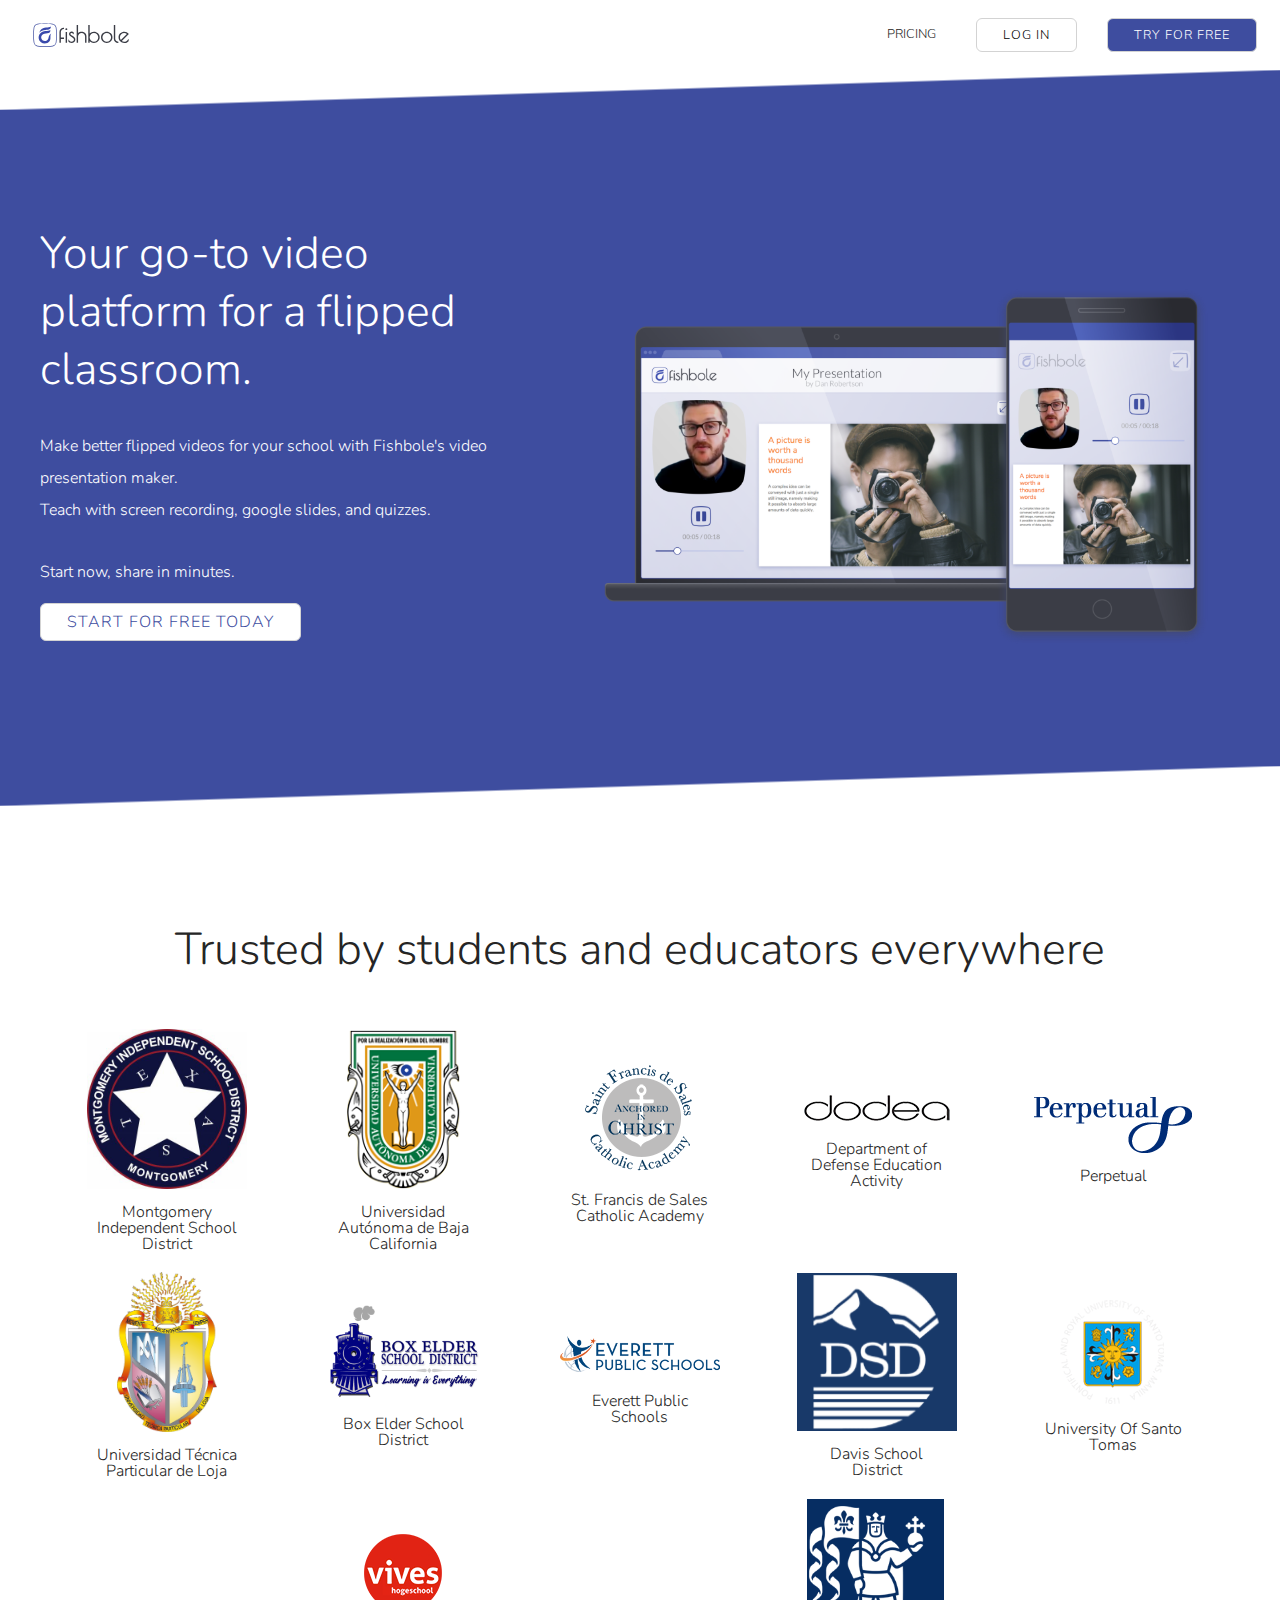
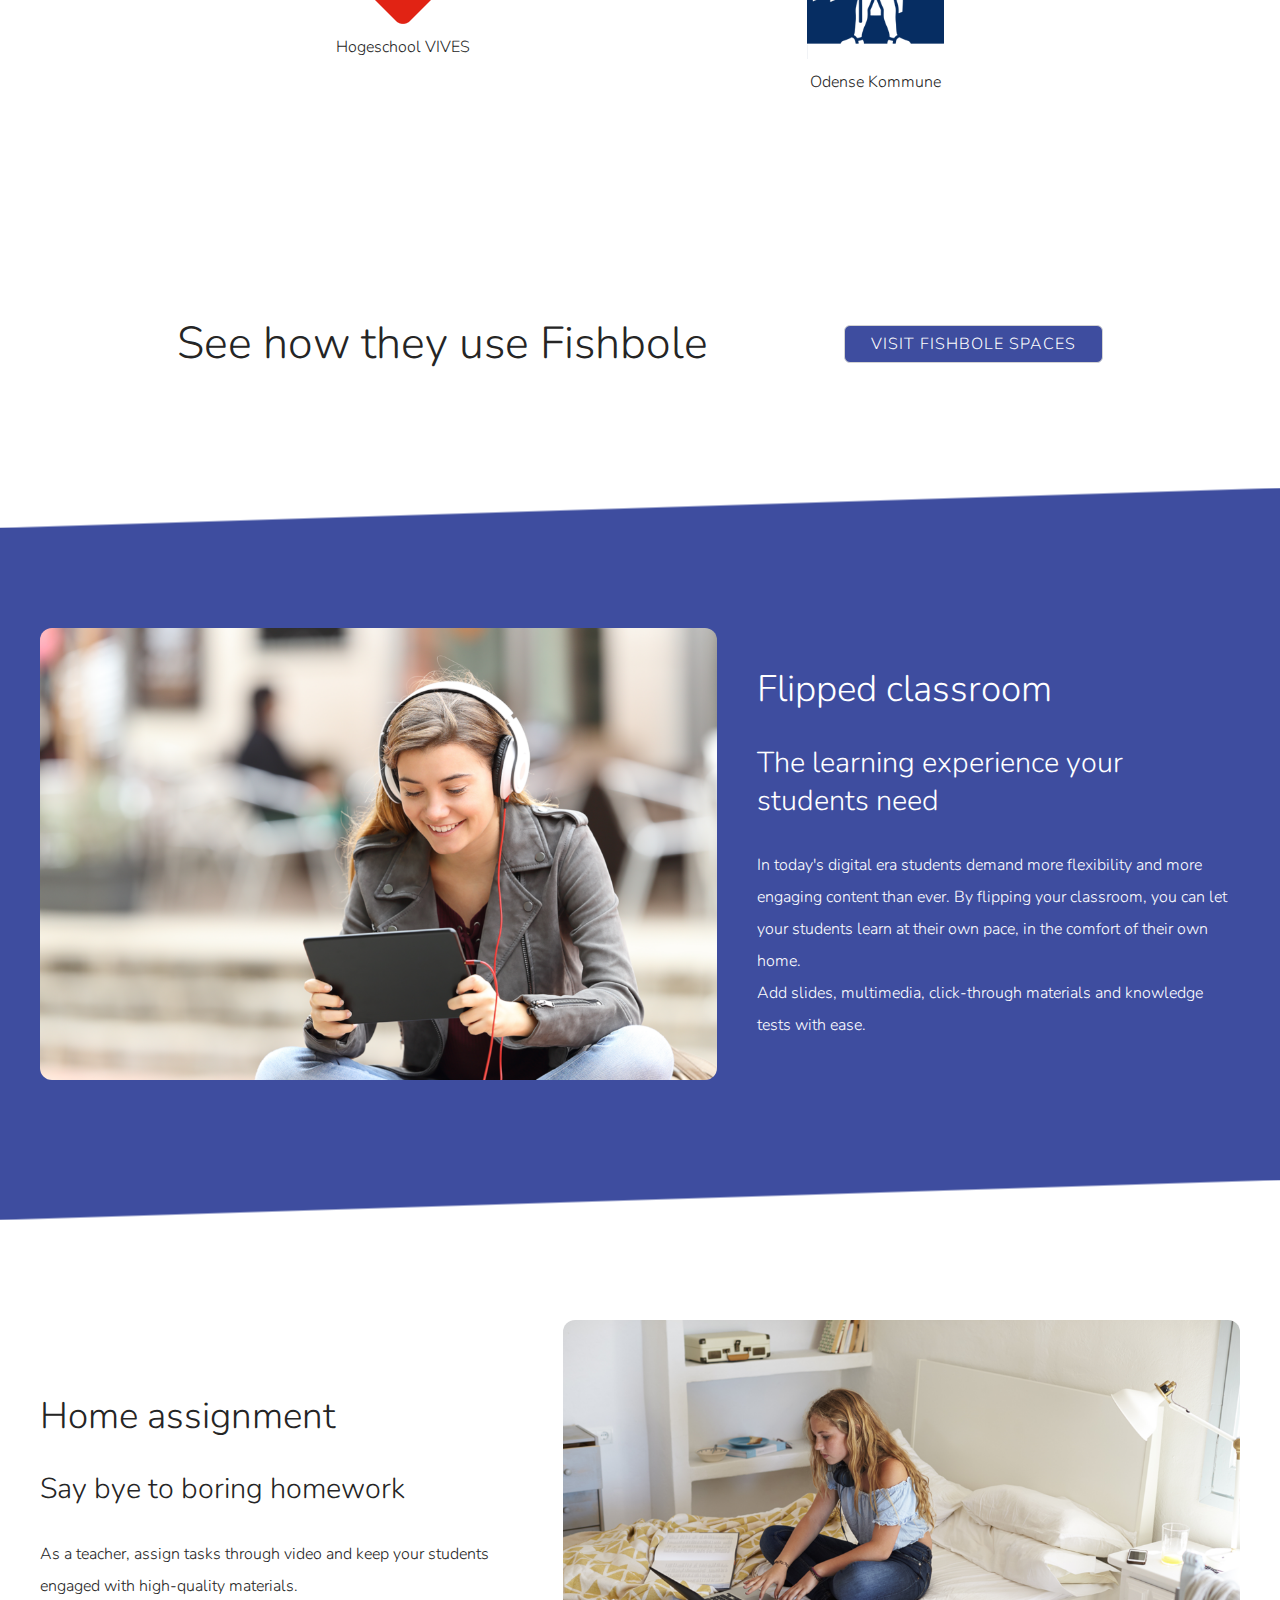
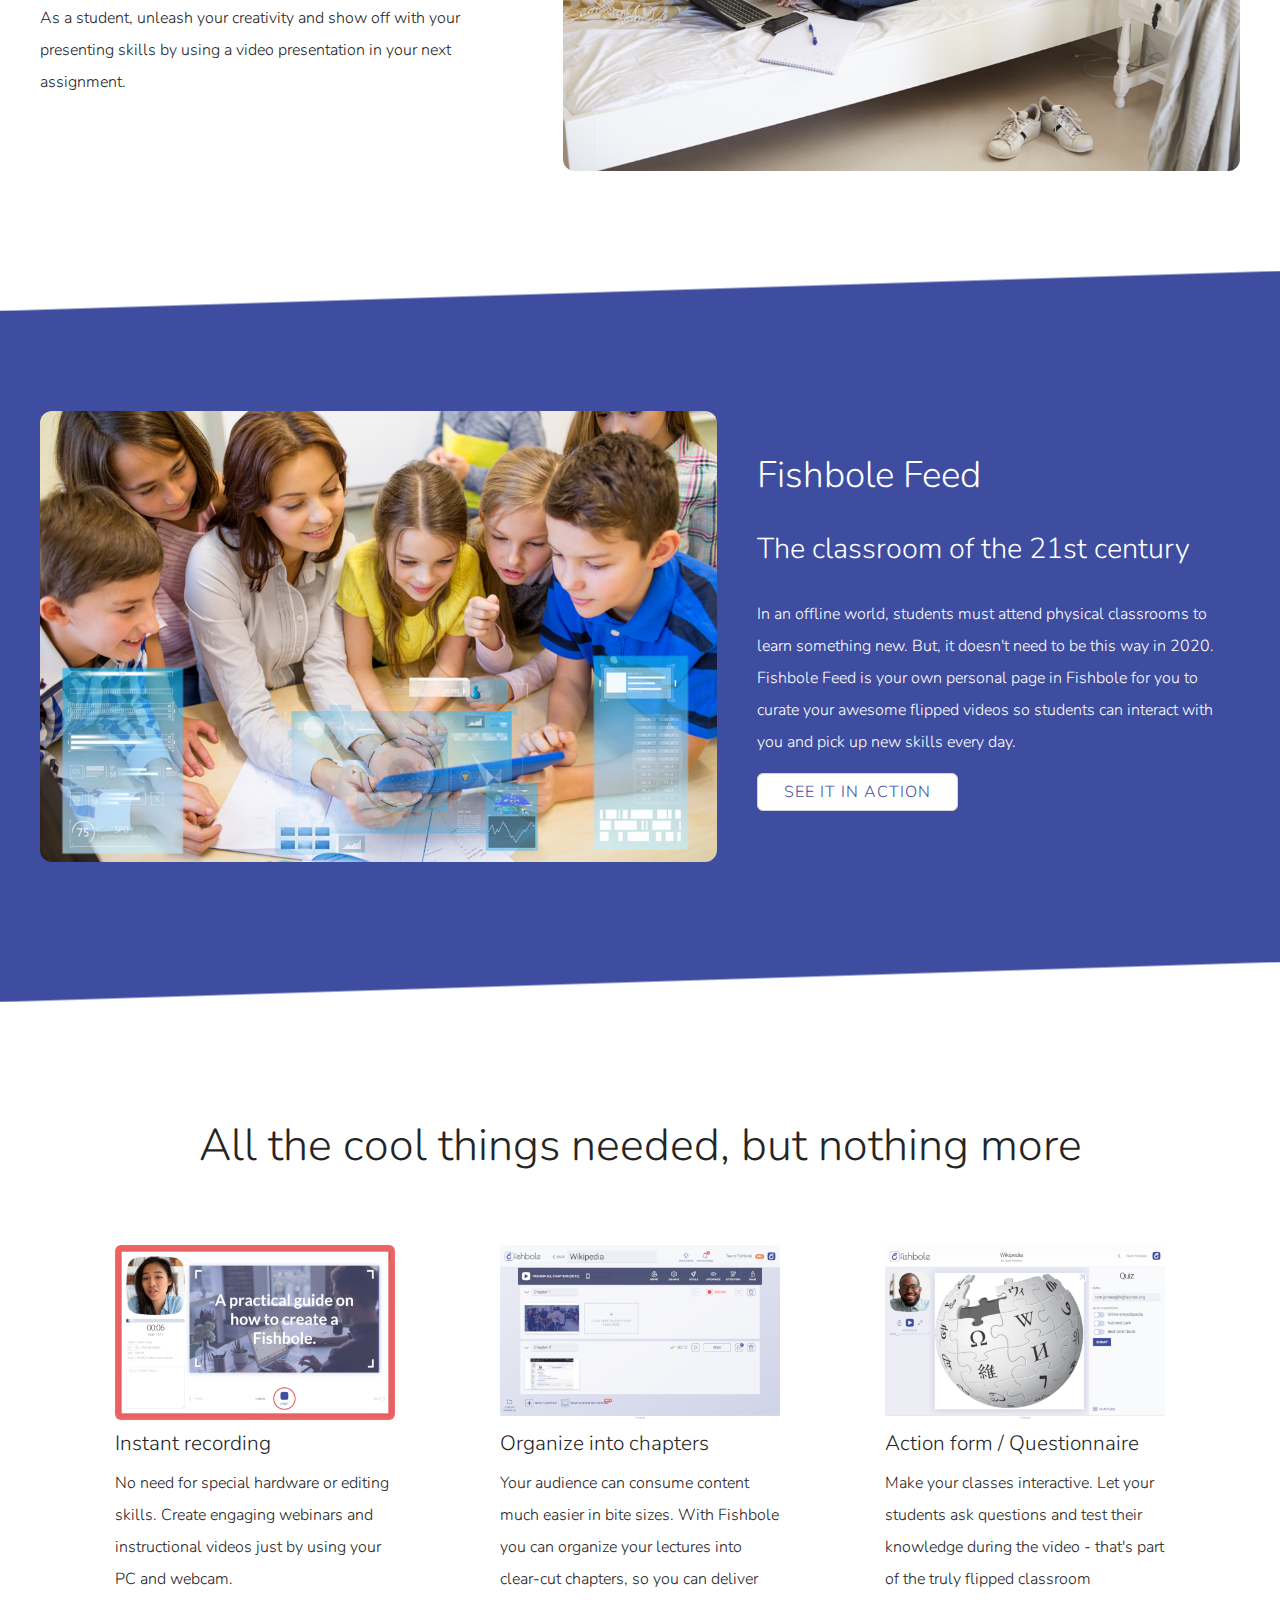
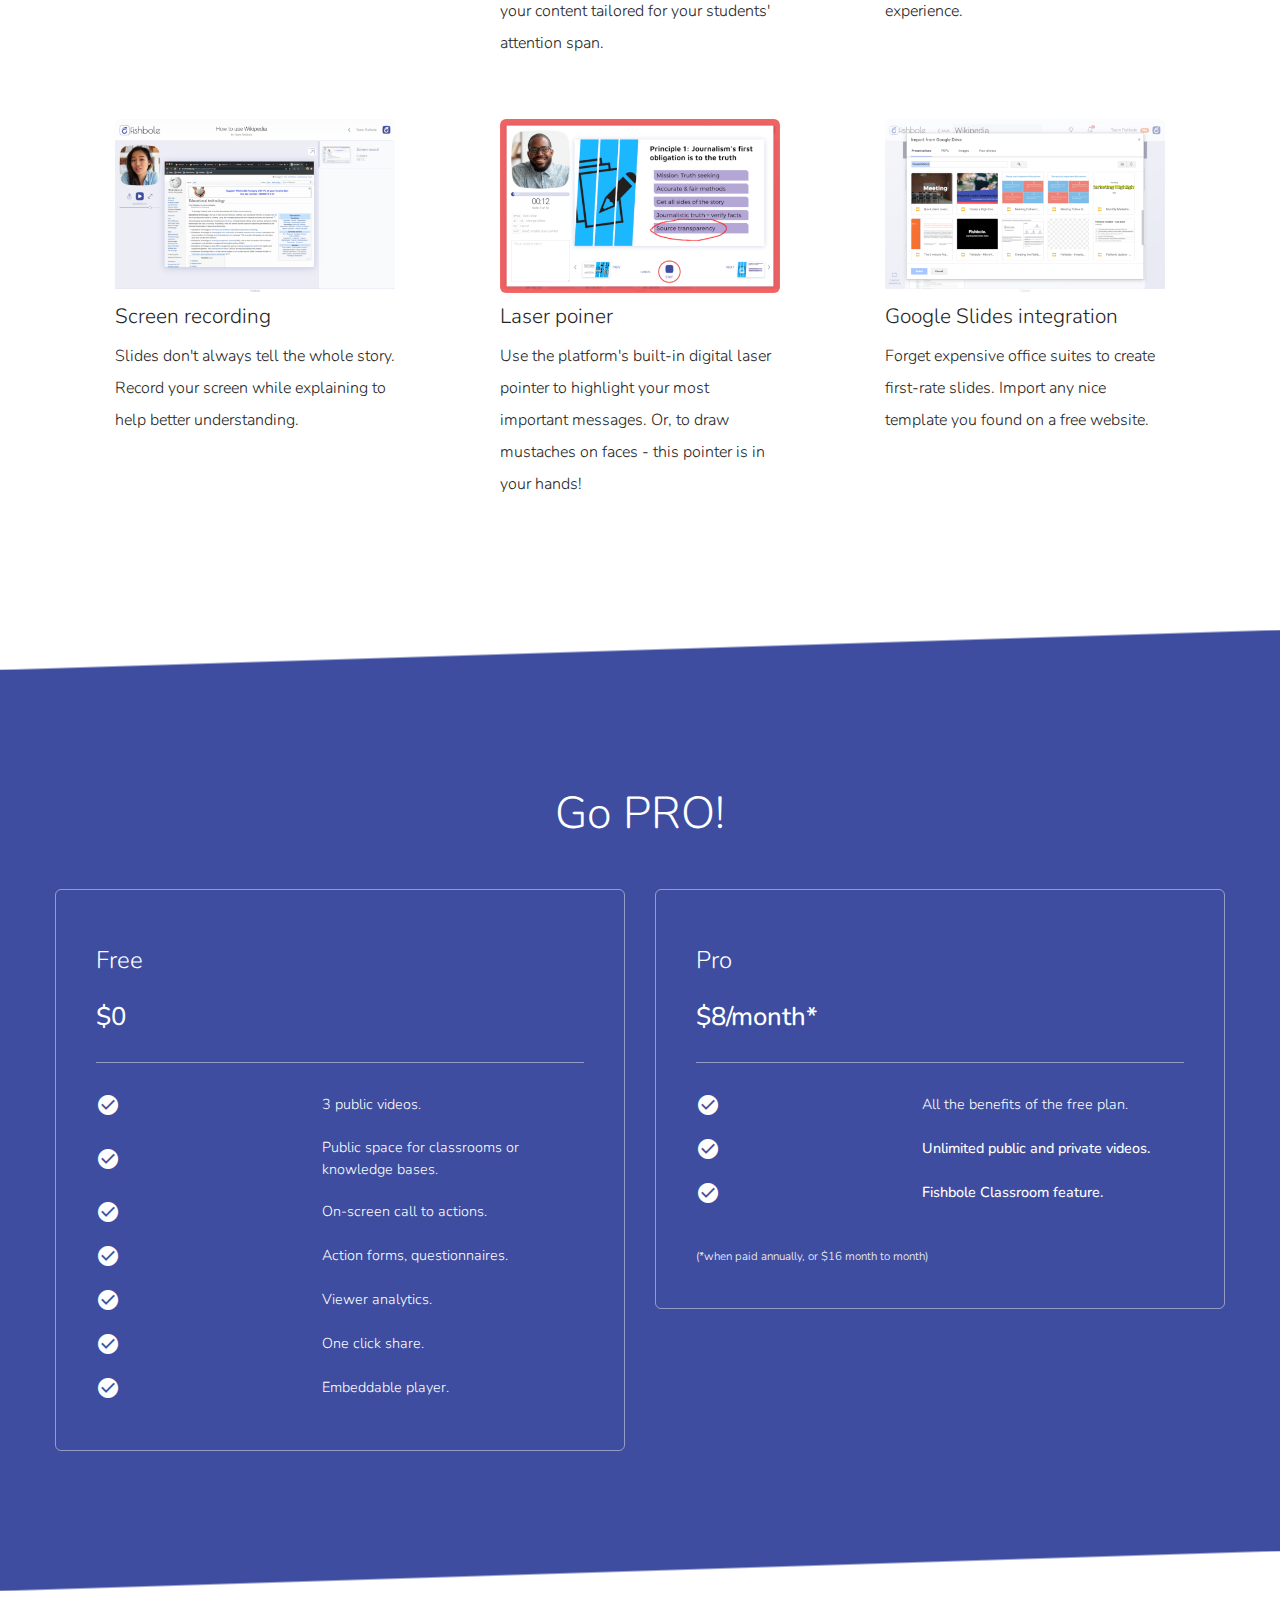
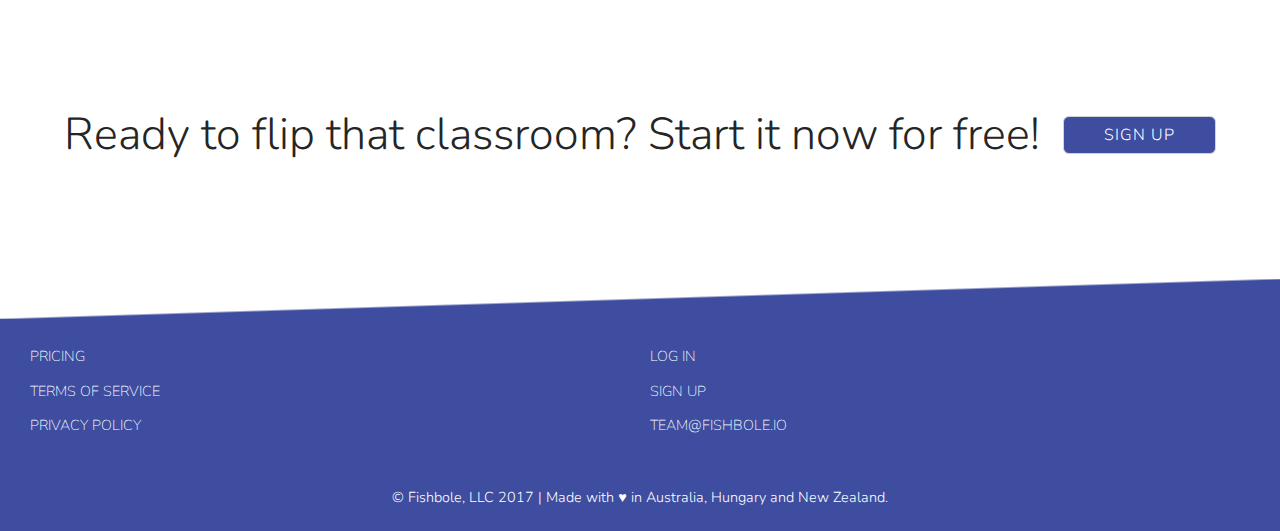
==== commit c6e12e3e: "fix: sentence ends" ====
--- a/index.html
+++ b/index.html
@@ -484,7 +484,7 @@
                     <ul>
                         <li>
                             <i class="material-icons">check_circle_outline</i>
-                            All the benefits of the free plan
+                            All the benefits of the free plan.
                         </li>
                         <li class="highlight">
                             <i class="material-icons">check_circle_outline</i>
@@ -492,7 +492,7 @@
                         </li>
                         <li class="highlight">
                             <i class="material-icons">check_circle_outline</i>
-                            Fishbole Classroom feature
+                            Fishbole Classroom feature.
                         </li>
                     </ul>
                     <p>
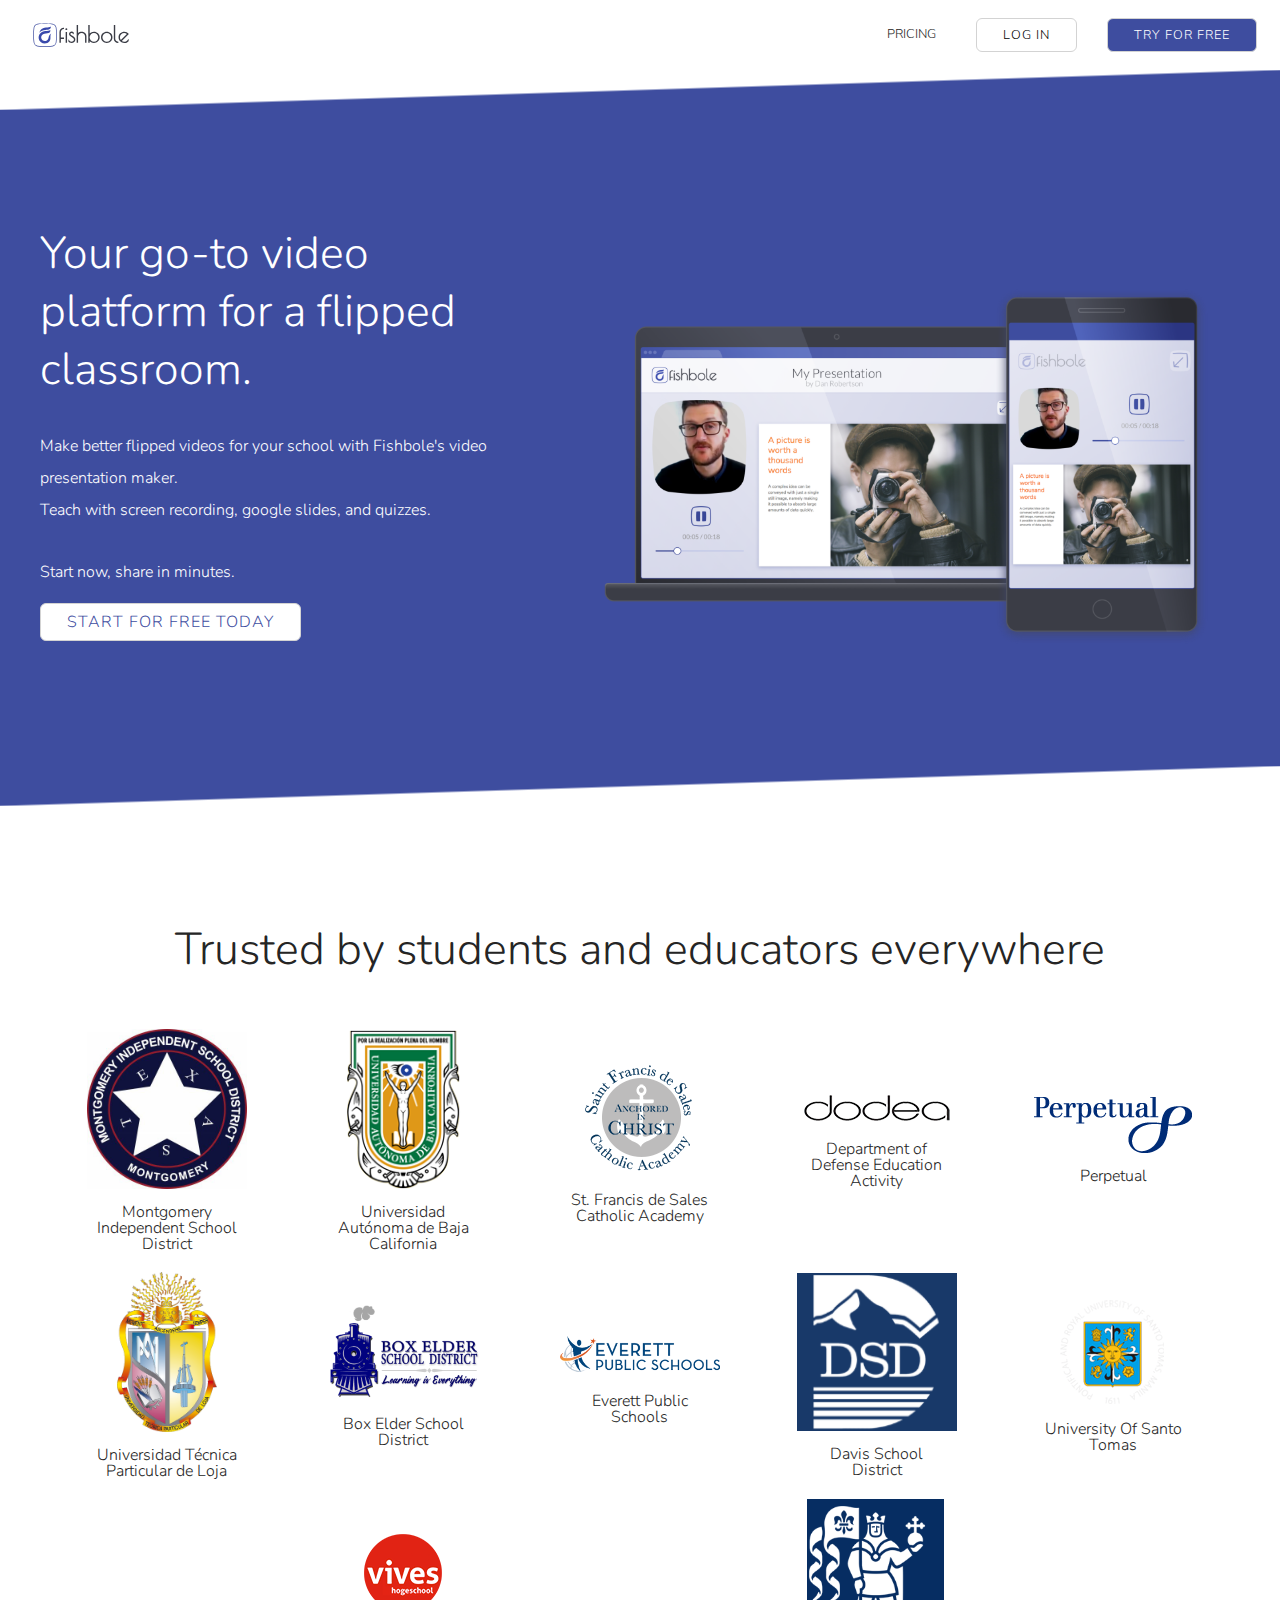
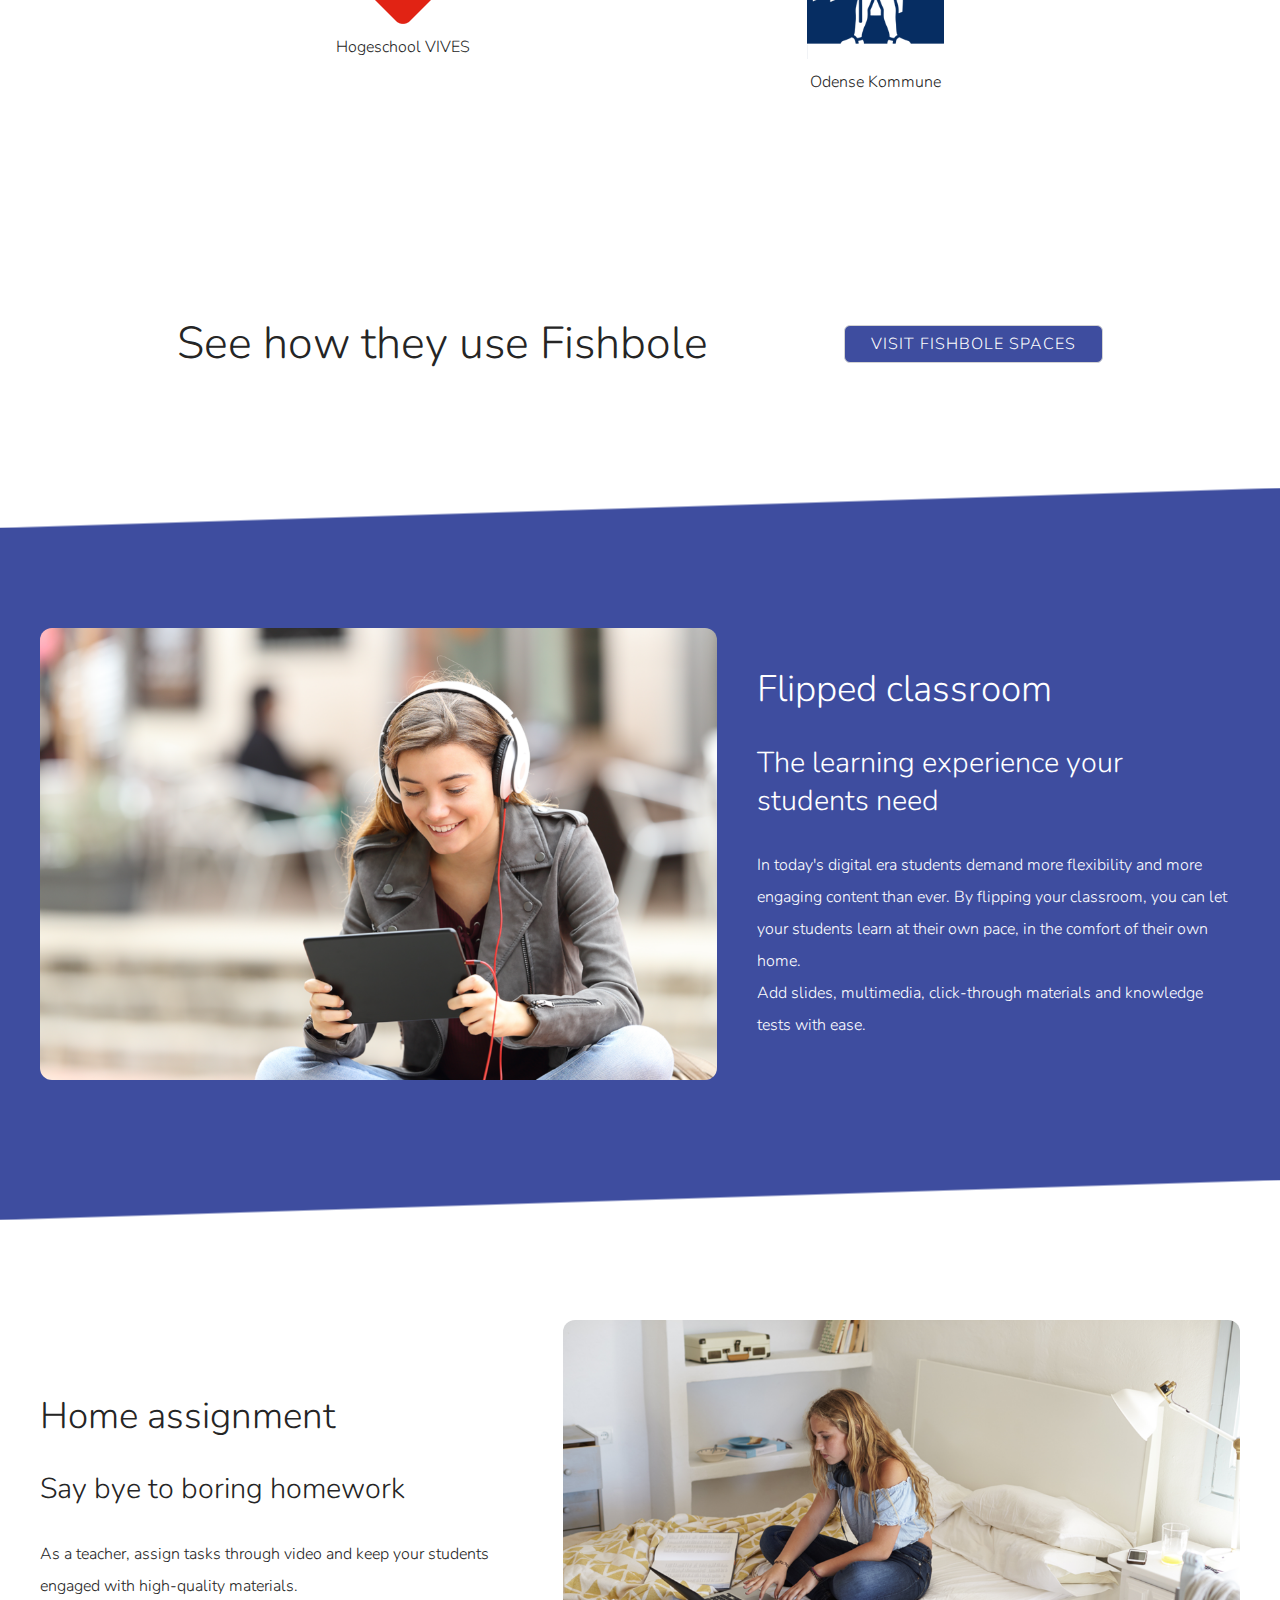
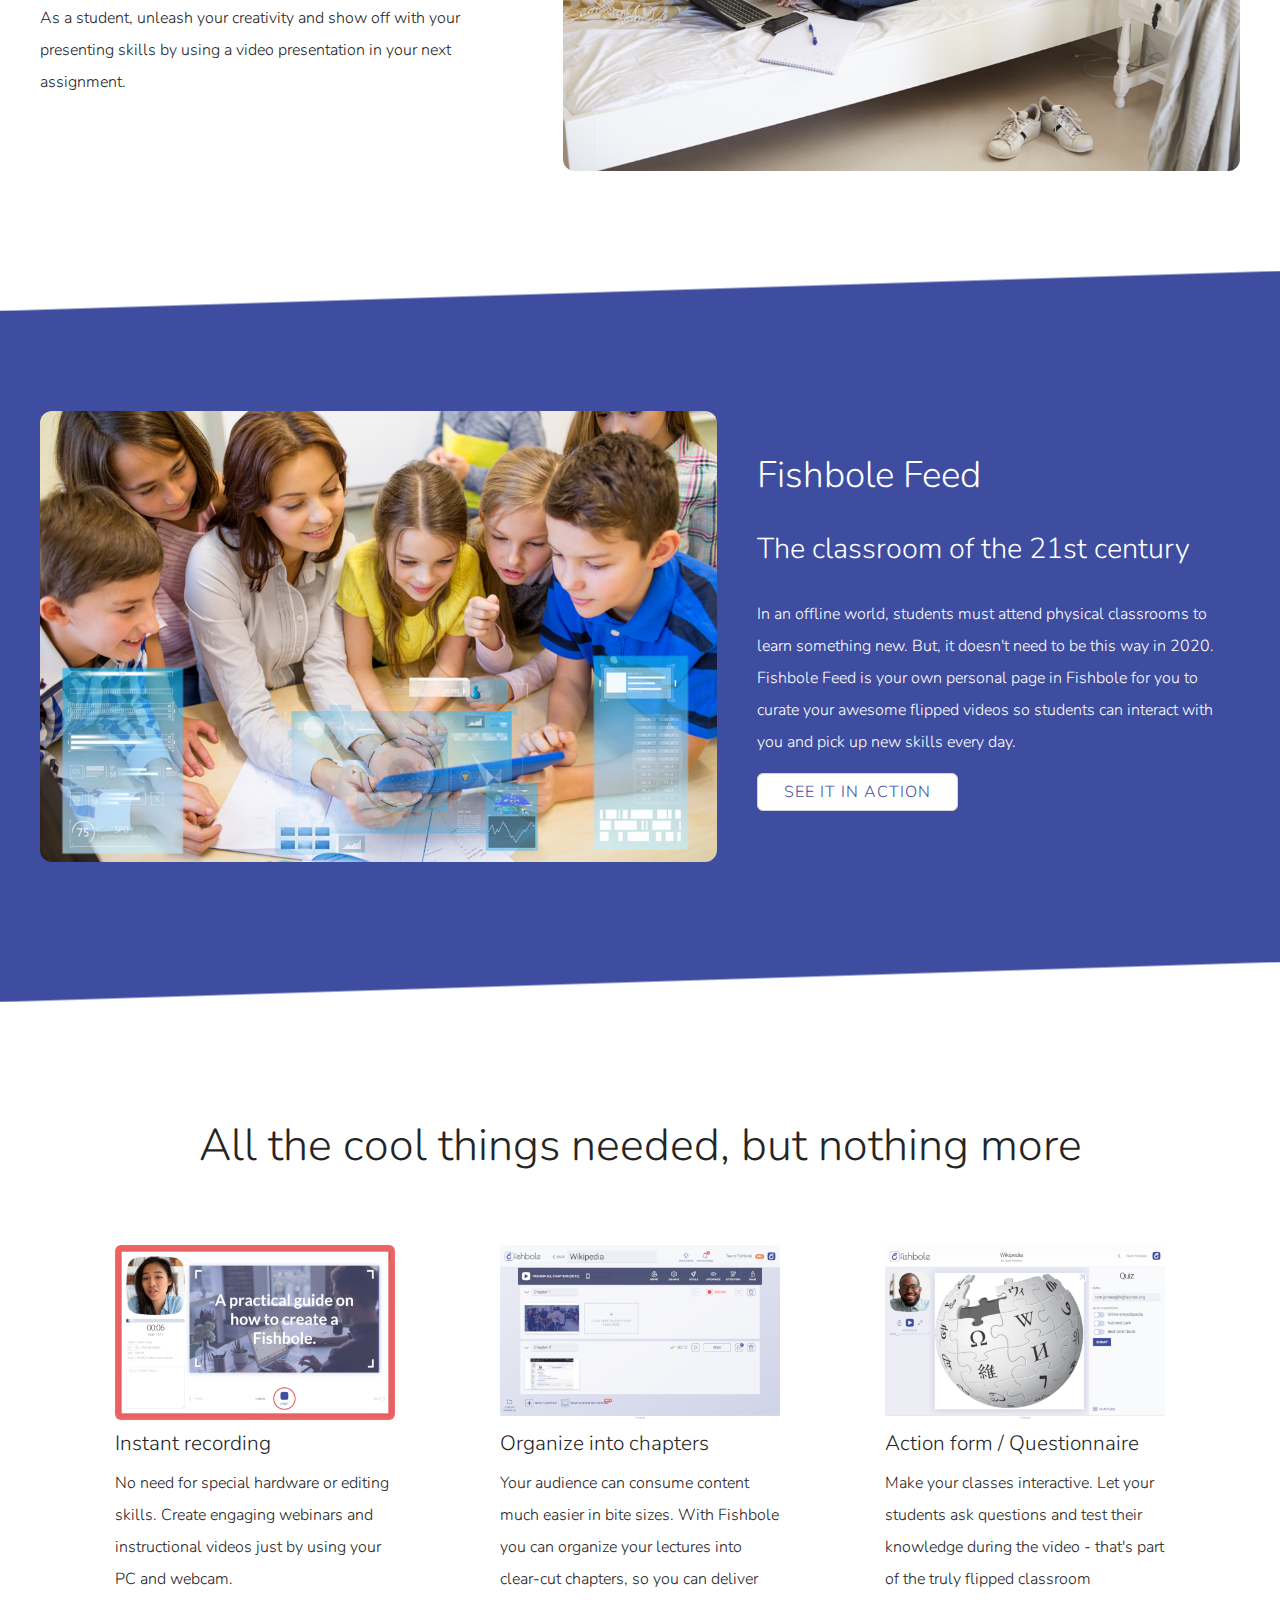
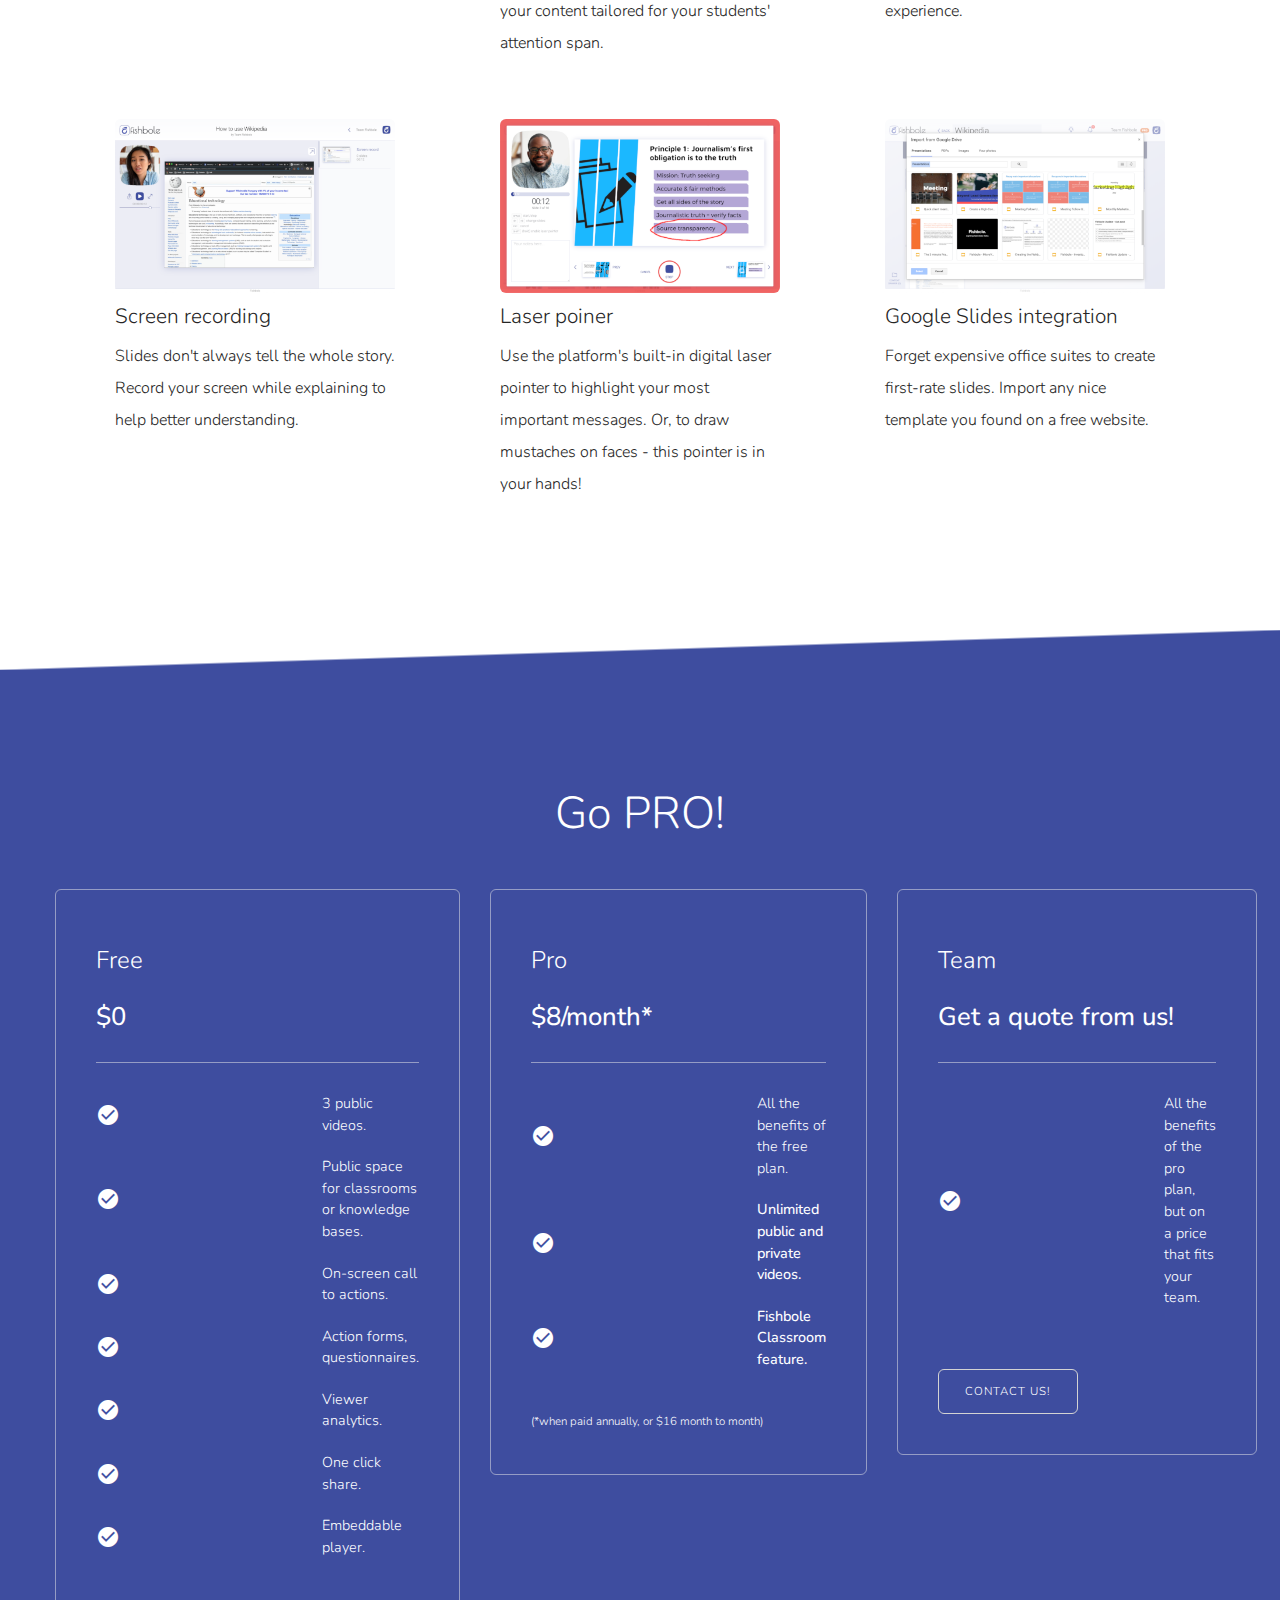
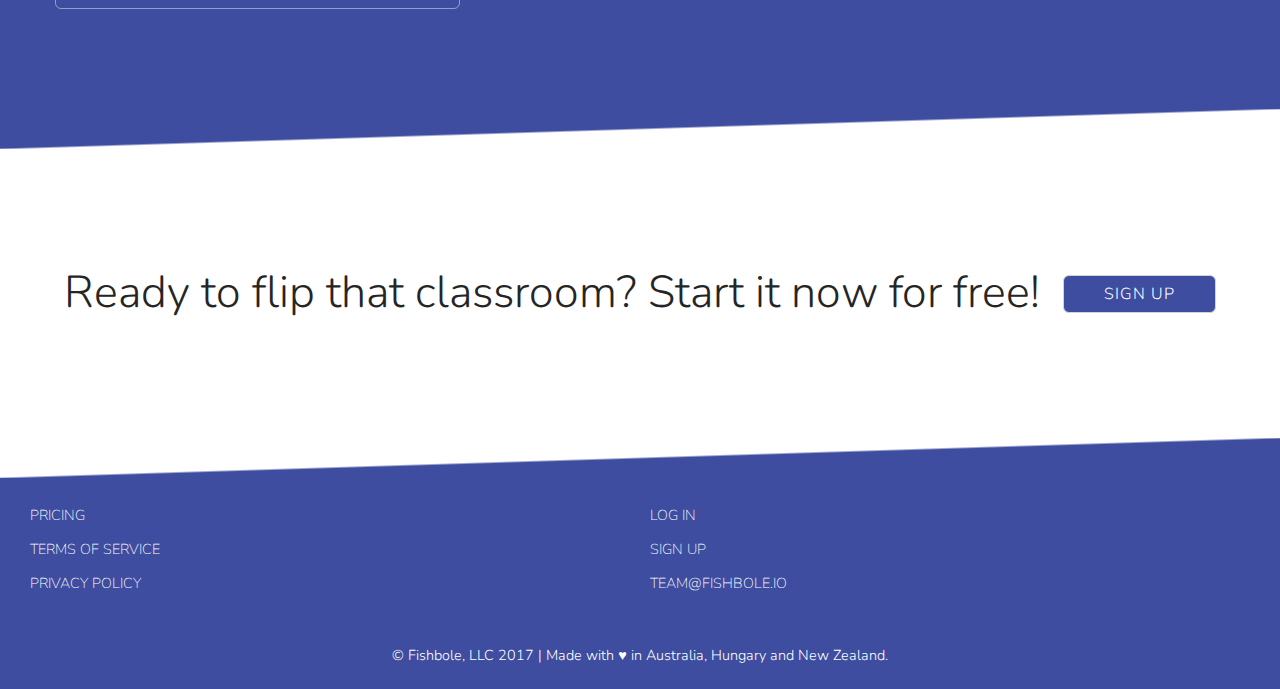
==== commit 75312c26: "feat: add team plan" ====
--- a/index.html
+++ b/index.html
@@ -500,6 +500,30 @@
                     </p>
                 </div>
             </div>
+
+            <div class="box plan">
+                <div class="plan-price">
+                    <h3>
+                        Team
+                    </h3>
+                    <span>
+                        Get a quote from us!
+                    </span>
+                </div>
+                <div class="plan-features">
+                    <ul>
+                        <li>
+                            <i class="material-icons">check_circle_outline</i>
+                            All the benefits of the pro plan, but on a price that fits your team.
+                        </li>
+                    </ul>
+                    <p>
+                        <a class="button" href="mailto:team@fishbole.io">
+                            Contact us!
+                        </a>
+                    </p>
+                </div>
+            </div>
         </div>
     </section>
 
